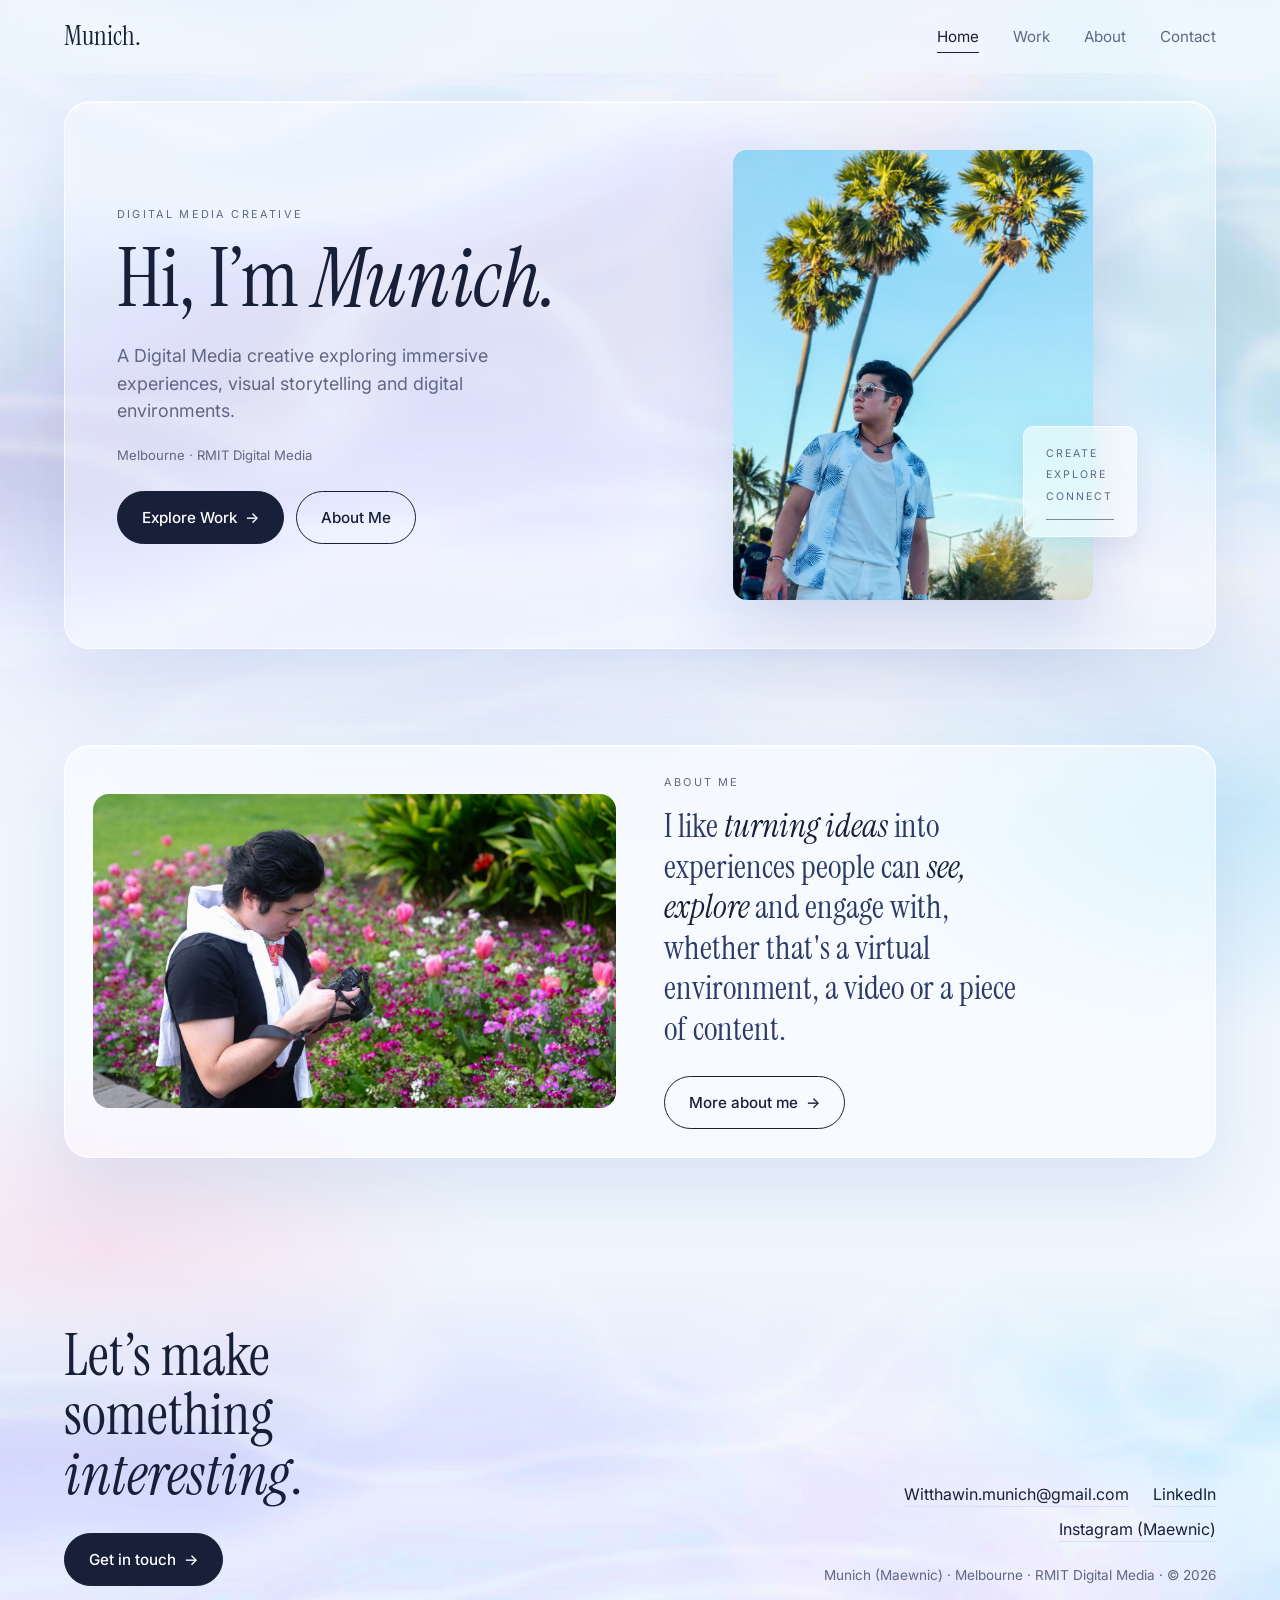
==== index.html @ 18915256 "2.9.0" ====
<!DOCTYPE html>
<html lang="en">
<head>
  <meta charset="utf-8">
  <meta name="viewport" content="width=device-width, initial-scale=1">
  <meta name="description" content="Munich (also known as Maewnic; Witthawin Batsomboon), a Digital Media creative in Melbourne exploring immersive experiences, visual storytelling and digital environments.">
  <meta name="keywords" content="Munich, Maewnic, Witthawin Batsomboon, Digital Media, RMIT, Melbourne, portfolio">
  <title>Munich</title>
  <link rel="preconnect" href="https://fonts.googleapis.com">
  <link rel="preconnect" href="https://fonts.gstatic.com" crossorigin>
  <link href="https://fonts.googleapis.com/css2?family=Inter:wght@400;500&family=Instrument+Serif:ital@0;1&display=swap" rel="stylesheet">
  <link rel="stylesheet" href="css/style.css">
</head>
<body data-page="home">
  <div id="site-header"></div>
  <main class="home">
    <div class="sky" aria-hidden="true"></div>

    <section class="container hero-wrap">
     <div class="hero glass">
      <div class="hero-text">
        <p class="eyebrow reveal">Digital Media creative</p>
        <h1 class="reveal" id="hero-title"></h1>
        <p class="lead reveal" id="hero-intro"></p>
        <p class="hero-loc reveal" id="hero-loc"></p>
        <div class="btn-row reveal">
          <a class="btn" href="work.html">Explore Work <span aria-hidden="true">&rarr;</span></a>
          <a class="btn btn--ghost" href="about.html">About Me</a>
        </div>
      </div>
      <div class="hero-visual reveal" id="hero-visual"></div>
     </div>
    </section>

    <section class="container section">
      <div class="home-about glass">
        <figure class="home-about-photo reveal" id="home-about-photo"></figure>
        <div class="home-about-text reveal">
          <p class="eyebrow">About me</p>
          <p class="home-quote" id="teaser-text"></p>
          <a class="btn btn--ghost" href="about.html">More about me <span aria-hidden="true">&rarr;</span></a>
        </div>
      </div>
    </section>
  </main>
  <div id="site-footer"></div>
  <script src="js/content.js"></script>
  <script src="js/main.js"></script>
</body>
</html>
---- css/style.css ----
/* ==========================================================================
   STYLE FILE
   Colours, fonts and spacing live in the :root block right below.
   Change them there and the whole site follows.
   ========================================================================== */
:root {
  /* colour */
  --bg: #f1f7fe;
  --bg-soft: #e4edfb;
  --ink: #172038;
  --muted: #5f6783;
  --line: #d3e2f6;
  --accent: #3353e3;
  --on-ink: #ffffff;

  /* soft tints used behind projects that don't have an image yet */
  --tint-immersive: #d7e3ff;
  --tint-content: #ffe3d6;
  --tint-visual: #daf3e0;
  --tint-photo: #f7ebd3;

  /* type */
  --font-display: "Instrument Serif", Georgia, "Times New Roman", serif;
  --font-body:
    "Inter", system-ui, -apple-system, "Segoe UI", Roboto, Helvetica, Arial,
    sans-serif;

  /* shape and space */
  --radius: 18px;
  --radius-sm: 10px;
  --max: 1200px;
  --gutter: 24px;
  --section: 96px;
  --ease: cubic-bezier(0.2, 0.7, 0.2, 1);
}

*,
*::before,
*::after {
  box-sizing: border-box;
}
html {
  scroll-behavior: smooth;
  -webkit-text-size-adjust: 100%;
}
body {
  margin: 0;
  background: var(--bg);
  color: var(--ink);
  font-family: var(--font-body);
  font-size: 1rem;
  line-height: 1.65;
  -webkit-font-smoothing: antialiased;
}
body.no-scroll {
  overflow: hidden;
}
img,
iframe,
audio,
video {
  max-width: 100%;
  display: block;
}
a {
  color: inherit;
}
p,
figure {
  margin: 0;
}
ul,
ol {
  list-style: none;
  margin: 0;
  padding: 0;
}
button {
  font: inherit;
  color: inherit;
}
[hidden] {
  display: none !important;
}

h1,
h2,
h3 {
  font-family: var(--font-display);
  font-weight: 400;
  line-height: 1.08;
  margin: 0;
  letter-spacing: -0.005em;
}
h1 em,
h2 em,
.footer-title em {
  font-style: italic;
}
:focus-visible {
  outline: 2px solid var(--accent);
  outline-offset: 3px;
  border-radius: 6px;
}

.container {
  width: 100%;
  max-width: var(--max);
  margin: 0 auto;
  padding-left: var(--gutter);
  padding-right: var(--gutter);
}
.section {
  padding-top: var(--section);
}
.eyebrow {
  font-size: 0.78rem;
  letter-spacing: 0.16em;
  text-transform: uppercase;
  color: var(--muted);
}
.lead {
  font-size: clamp(1.1rem, 2vw, 1.35rem);
  line-height: 1.55;
  color: var(--muted);
}

/* ---------- buttons ---------- */
.btn {
  display: inline-flex;
  align-items: center;
  gap: 8px;
  text-decoration: none;
  cursor: pointer;
  padding: 13px 24px;
  border-radius: 999px;
  border: 1px solid var(--ink);
  background: var(--ink);
  color: var(--on-ink);
  font-size: 0.95rem;
  font-weight: 500;
  transition:
    transform 0.3s var(--ease),
    background 0.25s,
    color 0.25s;
}
.btn:hover {
  transform: translateY(-2px);
}
.btn--ghost {
  background: transparent;
  color: var(--ink);
}
.btn--ghost:hover {
  background: var(--ink);
  color: var(--on-ink);
}
.btn-row {
  display: flex;
  flex-wrap: wrap;
  gap: 12px;
}

/* ---------- header ---------- */
#site-header {
  position: sticky;
  top: 0;
  z-index: 20;
} /* the wrapper must be the sticky one, so the menu stays put while scrolling */
.site-header {
  position: relative;
  z-index: 20;
  background: color-mix(in srgb, var(--bg) 60%, transparent);
  -webkit-backdrop-filter: blur(15px) saturate(1.4);
  backdrop-filter: blur(15px) saturate(1.4);
  border-bottom: 1px solid transparent;
}
.header-row {
  display: flex;
  align-items: center;
  justify-content: space-between;
  height: 72px;
}
.brand {
  font-family: var(--font-display);
  font-size: 1.7rem;
  text-decoration: none;
  line-height: 1;
}
.main-nav ul {
  display: flex;
  gap: 34px;
}
.main-nav a {
  text-decoration: none;
  font-size: 0.95rem;
  color: var(--muted);
  padding: 6px 0;
  border-bottom: 1px solid transparent;
  transition:
    color 0.2s,
    border-color 0.2s;
}
.main-nav a:hover,
.main-nav a[aria-current="page"] {
  color: var(--ink);
  border-color: var(--ink);
}

.nav-toggle {
  display: none;
  background: none;
  border: 0;
  width: 44px;
  height: 44px;
  cursor: pointer;
  position: relative;
}
.nav-toggle span {
  position: absolute;
  left: 11px;
  right: 11px;
  height: 2px;
  background: var(--ink);
  transition:
    transform 0.25s var(--ease),
    top 0.25s var(--ease);
}
.nav-toggle span:first-child {
  top: 17px;
}
.nav-toggle span:last-child {
  top: 25px;
}
.nav-toggle[aria-expanded="true"] span:first-child {
  top: 21px;
  transform: rotate(45deg);
}
.nav-toggle[aria-expanded="true"] span:last-child {
  top: 21px;
  transform: rotate(-45deg);
}

/* ---------- soft placeholder visuals ---------- */
.dream {
  width: 100%;
  height: 100%;
  background:
    radial-gradient(60% 55% at 28% 30%, #d9e4ff 0%, transparent 70%),
    radial-gradient(55% 50% at 78% 72%, #ffe0e7 0%, transparent 70%),
    radial-gradient(60% 60% at 68% 18%, #dff8f2 0%, transparent 72%), #f1f5fe;
  background-size: 140% 140%;
  animation: drift 20s ease-in-out infinite alternate;
}
@keyframes drift {
  from {
    background-position: 0% 0%;
  }
  to {
    background-position: 100% 100%;
  }
}
.tint {
  width: 100%;
  height: 100%;
}
.tint-immersive {
  background:
    radial-gradient(70% 60% at 30% 25%, #eef2ff 0%, transparent 70%),
    var(--tint-immersive);
}
.tint-content {
  background:
    radial-gradient(70% 60% at 30% 25%, #fff3ed 0%, transparent 70%),
    var(--tint-content);
}
.tint-visual {
  background:
    radial-gradient(70% 60% at 30% 25%, #eefbf2 0%, transparent 70%),
    var(--tint-visual);
}
.tint-photo {
  background:
    radial-gradient(70% 60% at 30% 25%, #fef7ea 0%, transparent 70%),
    var(--tint-photo);
}


/* ---------- section heads ---------- */
.section-head {
  display: flex;
  align-items: baseline;
  justify-content: space-between;
  gap: 16px;
  margin-bottom: 36px;
}
.section-head h2 {
  font-size: clamp(2rem, 4.5vw, 3.2rem);
}
.text-link {
  text-decoration: none;
  font-size: 0.95rem;
  border-bottom: 1px solid var(--ink);
  padding-bottom: 2px;
  white-space: nowrap;
}
.text-link:hover {
  color: var(--accent);
  border-color: var(--accent);
}

/* ---------- tiles ---------- */
.tile {
  display: block;
  text-decoration: none;
}
.tile-media {
  position: relative;
  overflow: hidden;
  border-radius: var(--radius);
  background: var(--bg-soft);
}
.tile-media img,
.tile-media .tint {
  width: 100%;
  height: 100%;
  object-fit: cover;
  transition: transform 0.9s var(--ease);
}
.tile:hover .tile-media img,
.tile:hover .tile-media .tint {
  transform: scale(1.035);
}
.tile-body {
  padding: 16px 2px 0;
}
.tile-cat {
  font-size: 0.74rem;
  letter-spacing: 0.14em;
  text-transform: uppercase;
  color: var(--muted);
}
.tile h3 {
  font-size: clamp(1.6rem, 2.6vw, 2.2rem);
  margin-top: 6px;
}
.tile-text {
  margin-top: 8px;
  color: var(--muted);
  font-size: 0.98rem;
  max-width: 34rem;
}
.badge {
  position: absolute;
  top: 14px;
  left: 14px;
  padding: 5px 12px;
  border-radius: 999px;
  background: rgba(255, 255, 255, 0.92);
  color: var(--ink);
  font-size: 0.74rem;
  letter-spacing: 0.04em;
}
.badge--inline {
  position: static;
  display: inline-block;
  margin-left: 10px;
  background: var(--bg-soft);
}


/* home: category list */
.cat-row {
  display: grid;
  grid-template-columns: 56px 1.1fr 1.6fr auto 32px;
  gap: 20px;
  align-items: baseline;
  padding: 26px 0;
  border-top: 1px solid var(--line);
  text-decoration: none;
  transition:
    padding 0.35s var(--ease),
    background 0.25s;
}
.cat-row:last-child {
  border-bottom: 1px solid var(--line);
}
.cat-row:hover {
  padding-left: 12px;
}
.cat-num {
  font-size: 0.8rem;
  color: var(--muted);
  letter-spacing: 0.1em;
}
.cat-name {
  font-family: var(--font-display);
  font-size: clamp(1.6rem, 3vw, 2.3rem);
  line-height: 1.1;
}
.cat-blurb {
  color: var(--muted);
}
.cat-count {
  font-size: 0.85rem;
  color: var(--muted);
  white-space: nowrap;
}
.cat-arrow {
  text-align: right;
  transition: transform 0.3s var(--ease);
}
.cat-row:hover .cat-arrow {
  transform: translateX(6px);
}


/* ---------- page heads ---------- */
.page-head {
  padding-top: 64px;
  padding-bottom: 40px;
}
.page-head h1 {
  font-size: clamp(3rem, 8vw, 5.6rem);
  margin-top: 14px;
}
.page-head .lead {
  margin-top: 18px;
  max-width: 36rem;
}

/* ---------- work ---------- */
.chips {
  display: flex;
  flex-wrap: wrap;
  gap: 10px;
  padding-bottom: 40px;
}
.chip {
  cursor: pointer;
  padding: 9px 18px;
  border-radius: 999px;
  border: 1px solid var(--line);
  background: transparent;
  font-size: 0.92rem;
  transition:
    background 0.2s,
    color 0.2s,
    border-color 0.2s;
}
.chip span {
  color: var(--muted);
  font-size: 0.8rem;
  margin-left: 4px;
}
.chip:hover {
  border-color: var(--ink);
}
.chip[aria-pressed="true"] {
  background: var(--ink);
  color: var(--on-ink);
  border-color: var(--ink);
}
.chip[aria-pressed="true"] span {
  color: rgba(255, 255, 255, 0.7);
}

.work-grid {
  display: grid;
  grid-template-columns: repeat(12, 1fr);
  grid-auto-flow: dense;
  gap: 56px 28px;
  padding-bottom: var(--section);
}
.tile--l {
  grid-column: span 8;
}
.tile--m {
  grid-column: span 4;
}
.tile--s {
  grid-column: span 4;
}
.tile--w {
  grid-column: span 6;
}
.tile--l .tile-media {
  aspect-ratio: 16 / 10;
}
.tile--m .tile-media {
  aspect-ratio: 4 / 5;
}
.tile--s .tile-media {
  aspect-ratio: 1 / 1;
}
.tile--w .tile-media {
  aspect-ratio: 2 / 1;
}
.work-grid .tile:not([hidden]) {
  animation: tileIn 0.6s var(--ease) both;
}
@keyframes tileIn {
  from {
    opacity: 0;
    transform: translateY(14px);
  }
  to {
    opacity: 1;
    transform: none;
  }
}

/* ---------- project page (adapts to whatever content exists) ---------- */
.project-head {
  padding-top: 48px;
  padding-bottom: 8px;
}
.crumb {
  display: inline-block;
  text-decoration: none;
  font-size: 0.9rem;
  color: var(--muted);
  margin-bottom: 28px;
}
.crumb:hover {
  color: var(--ink);
}
.project-head h1 {
  font-size: clamp(3rem, 8.5vw, 6rem);
  margin: 14px 0 22px;
  line-height: 1;
}
.project-head .lead {
  max-width: 44rem;
}

.meta {
  display: grid;
  grid-template-columns: repeat(auto-fit, minmax(190px, 1fr));
  gap: 24px 32px;
  margin: 40px 0 0;
  padding: 28px 0;
  border-top: 1px solid var(--line);
  border-bottom: 1px solid var(--line);
}
.meta dt {
  font-size: 0.74rem;
  letter-spacing: 0.14em;
  text-transform: uppercase;
  color: var(--muted);
}
.meta dd {
  margin: 6px 0 0;
}

.project-hero {
  margin-top: 48px;
}
.media {
  width: 100%;
}
.media-image img,
.project-hero img {
  width: 100%;
  height: auto;
  border-radius: var(--radius);
  background: var(--bg-soft);
}
.media-image figcaption,
.gallery figcaption {
  margin-top: 8px;
  font-size: 0.88rem;
  color: var(--muted);
}
.media-video {
  aspect-ratio: 16 / 9;
  border-radius: var(--radius);
  overflow: hidden;
  background: var(--bg-soft);
}
.media-video iframe {
  width: 100%;
  height: 100%;
  border: 0;
}
.media-video.vertical {
  aspect-ratio: 9 / 16;
  max-width: 340px;
  margin: 0 auto;
}
/* click-to-load live page (Scroll to Space, Study Music Player) */
.embed-frame {
  position: relative;
  aspect-ratio: 16 / 10;
  border-radius: var(--radius);
  overflow: hidden;
  background: var(--bg-soft);
}
.embed-frame .embed-poster {
  width: 100%;
  height: 100%;
  object-fit: cover;
  display: block;
  border-radius: 0;
}
.embed-frame iframe {
  position: absolute;
  inset: 0;
  width: 100%;
  height: 100%;
  border: 0;
  background: #ffffff;
}
.embed-start {
  position: absolute;
  inset: 0;
  display: flex;
  align-items: center;
  justify-content: center;
  border: 0;
  cursor: pointer;
  background: linear-gradient(
    to top,
    rgba(19, 30, 60, 0.42),
    rgba(19, 30, 60, 0.06)
  );
  font-family: var(--font-body);
}
.embed-start span {
  display: inline-flex;
  align-items: center;
  gap: 10px;
  padding: 13px 26px;
  border-radius: 999px;
  background: rgba(255, 255, 255, 0.94);
  color: var(--ink);
  font-size: 1rem;
  font-weight: 600;
  transition: transform 0.3s var(--ease);
}
.embed-start span::before {
  content: "";
  border-left: 11px solid var(--ink);
  border-top: 7px solid transparent;
  border-bottom: 7px solid transparent;
}
.embed-start:hover span,
.embed-start:focus-visible span {
  transform: scale(1.05);
}
.tile-media.is-contain img {
  object-fit: contain;
  padding: 9%;
}
.tile-media.is-fit img {
  object-fit: contain;
  padding: 0;
}
.media-audio iframe {
  width: 100%;
  height: 166px;
  border: 0;
  border-radius: var(--radius-sm);
}
.media-audio-file audio {
  width: 100%;
}
.media-instagram {
  display: flex;
  justify-content: center;
  border-radius: var(--radius);
  overflow: hidden;
}
.media-instagram .instagram-media {
  max-width: 100% !important;
  min-width: 0 !important;
  margin: 0 !important;
  border-radius: var(--radius) !important;
}

.media-group.is-stack {
  display: grid;
  gap: 24px;
}
.media-group.is-row {
  display: grid;
  grid-template-columns: repeat(auto-fit, minmax(220px, 1fr));
  gap: 24px;
  align-items: start;
}
.media-group.is-row .media-video.vertical {
  max-width: none;
  width: 100%;
}

.head-links {
  margin-top: 26px;
}

/* highlight reels */
.hl {
  padding-top: 72px;
}
.hl-stage {
  display: grid;
  grid-template-columns: minmax(0, 1.7fr) minmax(0, 1fr);
  gap: 28px;
  align-items: start;
}
.hl-player {
  width: 100%;
  aspect-ratio: 16 / 9;
  border-radius: var(--radius);
  overflow: hidden;
  background: var(--ink);
}
.hl-player.vertical {
  aspect-ratio: 9 / 16;
  max-width: 340px;
  justify-self: center;
}
.hl-player iframe,
.hl-player video {
  width: 100%;
  height: 100%;
  border: 0;
  display: block;
  background: #000000;
}
.hl-list {
  display: grid;
  gap: 8px;
}
.hl-item {
  width: 100%;
  display: flex;
  align-items: center;
  gap: 14px;
  text-align: left;
  cursor: pointer;
  padding: 14px 16px;
  border: 1px solid var(--line);
  border-radius: var(--radius-sm);
  background: transparent;
  transition:
    background 0.2s,
    color 0.2s,
    border-color 0.2s;
}
.hl-item:hover {
  border-color: var(--ink);
}
.hl-item[aria-current="true"] {
  background: var(--ink);
  color: var(--on-ink);
  border-color: var(--ink);
}
.hl-num {
  font-family: var(--font-display);
  font-size: 1.4rem;
  line-height: 1;
  min-width: 1.2em;
}

/* tabs of videos */
.ptabs {
  padding-top: 72px;
}
.tabbar {
  display: flex;
  flex-wrap: wrap;
  gap: 10px;
  margin-bottom: 28px;
}
.chip[aria-selected="true"] {
  background: var(--ink);
  color: var(--on-ink);
  border-color: var(--ink);
}
.chip[aria-selected="true"] span {
  color: rgba(255, 255, 255, 0.7);
}
.tab-text {
  margin-bottom: 24px;
}

.psec {
  padding-top: 72px;
}
.psec-grid {
  display: grid;
  grid-template-columns: minmax(0, 1fr) minmax(0, 2fr);
  gap: 32px 56px;
  margin-bottom: 32px;
}
.psec h2 {
  font-size: clamp(1.9rem, 3.5vw, 2.6rem);
}
.psec-text p + p {
  margin-top: 1em;
}
.psec-text {
  max-width: 40rem;
  color: var(--muted);
}
.psec-solo {
  margin-bottom: 32px;
}

.pgallery {
  padding-top: 72px;
}
.gallery--grid {
  display: grid;
  grid-template-columns: repeat(auto-fill, minmax(min(100%, 340px), 1fr));
  gap: 20px;
}
.gallery--grid img {
  width: 100%;
  aspect-ratio: 4 / 3;
  object-fit: cover;
}
.gallery--masonry {
  column-count: 3;
  column-gap: 20px;
}
.gallery--masonry figure {
  break-inside: avoid;
  margin: 0 0 20px;
}
.gallery--masonry img {
  width: 100%;
  height: auto;
}
.gallery img {
  border-radius: var(--radius-sm);
  cursor: zoom-in;
  background: var(--bg-soft);
}
.gallery figure {
  margin: 0;
}
.media-image img {
  cursor: zoom-in;
}

.plinks {
  padding-top: 40px;
  display: flex;
  flex-wrap: wrap;
  gap: 12px;
}
.pnav {
  display: flex;
  flex-wrap: wrap;
  justify-content: space-between;
  align-items: center;
  gap: 24px;
  margin-top: 88px;
  padding-top: 32px;
  padding-bottom: 8px;
  border-top: 1px solid var(--line);
}
.pnav-next {
  text-decoration: none;
  text-align: right;
}
.pnav-next span {
  display: block;
  font-size: 0.74rem;
  letter-spacing: 0.14em;
  text-transform: uppercase;
  color: var(--muted);
}
.pnav-next strong {
  font-family: var(--font-display);
  font-weight: 400;
  font-size: clamp(1.6rem, 3vw, 2.2rem);
}
.pnav-next:hover strong {
  color: var(--accent);
}

/* ---------- about ---------- */
.about {
  display: grid;
  grid-template-columns: minmax(0, 380px) 1fr;
  gap: 64px;
  align-items: start;
  padding-bottom: 8px;
}
.about-photo {
  aspect-ratio: 4 / 5;
  border-radius: var(--radius);
  overflow: hidden;
  background: var(--bg-soft);
}
.about-photo img {
  width: 100%;
  height: 100%;
  object-fit: cover;
}
.about-text p {
  max-width: 38rem;
  color: var(--muted);
}
.about-text p + p {
  margin-top: 1.1em;
}
.about-text .lead {
  color: var(--ink);
  font-family: var(--font-display);
  font-size: clamp(1.8rem, 3.6vw, 2.6rem);
  line-height: 1.2;
}
.facts {
  margin-top: 32px;
  display: grid;
  gap: 4px;
  font-size: 0.95rem;
  color: var(--muted);
}
.block-title {
  font-size: clamp(2rem, 4.5vw, 3.2rem);
  margin-bottom: 32px;
}
.exp {
  display: grid;
  grid-template-columns: 200px 1fr;
  gap: 24px;
  padding: 26px 0;
  border-top: 1px solid var(--line);
}
.exp:last-child {
  border-bottom: 1px solid var(--line);
}
.exp-when {
  font-size: 0.9rem;
  color: var(--muted);
}
.exp h3 {
  font-size: clamp(1.4rem, 2.4vw, 1.8rem);
}
.exp-org {
  color: var(--accent);
  margin: 4px 0 8px;
  font-size: 0.95rem;
}
.exp p:last-child {
  color: var(--muted);
  max-width: 40rem;
}
.skills {
  display: grid;
  grid-template-columns: repeat(auto-fit, minmax(240px, 1fr));
  gap: 40px 32px;
}
.skill-group h3 {
  font-size: 1.5rem;
  margin-bottom: 14px;
}
.skill-group li {
  padding: 7px 0;
  border-top: 1px solid var(--line);
  color: var(--muted);
  font-size: 0.95rem;
}
.tools {
  margin-top: 56px;
}
.tools h3 {
  font-size: 1.5rem;
  margin-bottom: 14px;
}
.chips-static {
  display: flex;
  flex-wrap: wrap;
  gap: 8px;
}
.chips-static li {
  padding: 6px 14px;
  border: 1px solid var(--line);
  border-radius: 999px;
  font-size: 0.9rem;
}

/* ---------- contact ---------- */
.contact-list li {
  display: grid;
  grid-template-columns: 160px 1fr;
  gap: 24px;
  align-items: baseline;
  padding: 24px 0;
  border-top: 1px solid var(--line);
}
.contact-list li:last-child {
  border-bottom: 1px solid var(--line);
}
.contact-list span {
  font-size: 0.78rem;
  letter-spacing: 0.14em;
  text-transform: uppercase;
  color: var(--muted);
}
.contact-list a {
  font-family: var(--font-display);
  font-size: clamp(1.6rem, 3.6vw, 2.6rem);
  text-decoration: none;
}
.contact-list a i {
  font-style: normal;
  display: inline-block;
  transition: transform 0.3s var(--ease);
}
.contact-list a:hover {
  color: var(--accent);
}
.contact-list a:hover i {
  transform: translateX(6px);
}

/* ---------- footer ---------- */
.site-footer {
  margin-top: var(--section);
  padding: 72px 0 40px;
  border-top: 1px solid var(--line);
  background: var(--bg-soft);
}
.footer-grid {
  display: grid;
  grid-template-columns: 1.3fr 1fr;
  gap: 40px;
  align-items: end;
}
.footer-title {
  font-family: var(--font-display);
  font-size: clamp(2.4rem, 6vw, 4.4rem);
  line-height: 1.04;
  margin-bottom: 28px;
  max-width: 14ch;
}
.footer-side {
  display: grid;
  gap: 22px;
  justify-items: end;
  text-align: right;
}
.footer-links {
  display: flex;
  flex-wrap: wrap;
  justify-content: flex-end;
  gap: 8px 24px;
}
.footer-links a {
  text-decoration: none;
  border-bottom: 1px solid var(--line);
  padding-bottom: 2px;
}
.footer-links a:hover {
  border-color: var(--ink);
}
.footer-note {
  font-size: 0.85rem;
  color: var(--muted);
}

/* ---------- lightbox ---------- */
.lightbox {
  position: fixed;
  inset: 0;
  z-index: 50;
  display: flex;
  align-items: center;
  justify-content: center;
  padding: 24px;
  background: rgba(13, 20, 45, 0.9);
  cursor: zoom-out;
}
.lightbox img {
  max-width: 100%;
  max-height: 100%;
  border-radius: var(--radius-sm);
}
.lightbox button {
  position: absolute;
  top: 14px;
  right: 18px;
  width: 44px;
  height: 44px;
  border: 0;
  border-radius: 50%;
  background: rgba(255, 255, 255, 0.14);
  color: #ffffff;
  font-size: 1.8rem;
  line-height: 1;
  cursor: pointer;
}

/* ---------- motion (only when JS is on and motion is allowed) ---------- */
.anim .reveal {
  opacity: 0;
  transform: translateY(20px);
  transition:
    opacity 0.8s var(--ease),
    transform 0.8s var(--ease);
}
.anim .reveal.in {
  opacity: 1;
  transform: none;
}
body {
  animation: pageIn 0.6s var(--ease) backwards;
} /* not "both": a lingering animation on body stops the header blur from working */
@keyframes pageIn {
  from {
    opacity: 0;
  }
  to {
    opacity: 1;
  }
}
@media (prefers-reduced-motion: reduce) {
  html {
    scroll-behavior: auto;
  }
  *,
  *::before,
  *::after {
    animation: none !important;
    transition: none !important;
  }
}

/* ---------- tablet ---------- */
@media (max-width: 960px) {
  :root {
    --section: 72px;
  }
  .cat-row {
    grid-template-columns: 40px 1fr 32px;
  }
  .cat-blurb,
  .cat-count {
    grid-column: 2;
  }
  .cat-arrow {
    grid-column: 3;
    grid-row: 1;
  }
  .work-grid {
    gap: 44px 20px;
  }
  .tile--l {
    grid-column: span 12;
  }
  .tile--m,
  .tile--s,
  .tile--w {
    grid-column: span 6;
  }
  .about {
    grid-template-columns: 1fr;
    gap: 36px;
  }
  .about-photo {
    max-width: 360px;
  }
  .psec-grid {
    grid-template-columns: 1fr;
    gap: 14px;
  }
  .hl-stage {
    grid-template-columns: 1fr;
  }
  .gallery--masonry {
    column-count: 2;
  }
  .footer-grid {
    grid-template-columns: 1fr;
  }
  .footer-side {
    justify-items: start;
    text-align: left;
  }
  .footer-links {
    justify-content: flex-start;
  }
}

/* ---------- phone ---------- */
@media (max-width: 640px) {
  :root {
    --gutter: 18px;
    --section: 56px;
  }
  .header-row {
    height: 64px;
  }
  .nav-toggle {
    display: block;
  }
  .main-nav {
    position: absolute;
    top: 64px;
    left: 0;
    right: 0;
    background: var(--bg);
    border-bottom: 1px solid var(--line);
    max-height: 0;
    overflow: hidden;
    visibility: hidden;
    transition:
      max-height 0.3s var(--ease),
      visibility 0.3s;
  }
  .main-nav.open {
    max-height: 340px;
    visibility: visible;
  }
  .main-nav ul {
    flex-direction: column;
    gap: 0;
    padding: 6px var(--gutter) 16px;
  }
  .main-nav a {
    display: block;
    padding: 15px 0;
    font-size: 1.1rem;
    border-bottom: 1px solid var(--line);
  }
  .tile--m,
  .tile--s,
  .tile--w {
    grid-column: span 12;
  }
  .tile--m .tile-media,
  .tile--s .tile-media {
    aspect-ratio: 4 / 3;
  }
  .tile--l .tile-media {
    aspect-ratio: 4 / 3;
  }
  .cat-row {
    grid-template-columns: 32px 1fr 24px;
    gap: 8px 12px;
    padding: 20px 0;
  }
  .exp {
    grid-template-columns: 1fr;
    gap: 6px;
  }
  .contact-list li {
    grid-template-columns: 1fr;
    gap: 4px;
  }
  .gallery--masonry {
    column-count: 1;
  }
  .media-video.vertical {
    max-width: 300px;
  }
  .embed-frame {
    aspect-ratio: 3 / 4;
  }
  .media-group.is-row {
    display: flex;
    overflow-x: auto;
    scroll-snap-type: x mandatory;
    gap: 14px;
    padding-bottom: 8px;
    -webkit-overflow-scrolling: touch;
  }
  .media-group.is-row > .media {
    flex: 0 0 72%;
    scroll-snap-align: start;
  }
  .pnav {
    flex-direction: column;
    align-items: flex-start;
  }
  .pnav-next {
    text-align: left;
  }
  .meta {
    grid-template-columns: 1fr 1fr;
  }
}

/* ---------- highlight reels carousel (Instagram) ---------- */
/* big reel in the middle, faded neighbours peeking in on both sides */
.hl--reels {
  --reel-w: 390px;
}
.reel-carousel {
  display: grid;
  grid-template-columns: minmax(0, 1fr) var(--reel-w) minmax(0, 1fr);
  justify-content: center;
  align-items: center;
  gap: 28px;
  margin-top: 64px;
}
.reel-frame {
  position: relative;
  width: var(--reel-w);
}
.reel-label {
  position: absolute;
  top: -42px;
  left: 0;
  padding: 6px 16px;
  border-radius: 999px;
  background: var(--ink);
  color: var(--on-ink, #ffffff);
  font-size: 0.76rem;
  letter-spacing: 0.14em;
  text-transform: uppercase;
}
.reel-slot {
  width: calc(var(--reel-w) / 1.15);
  zoom: 1.15;
  min-height: 560px;
  border-radius: var(--radius);
  overflow: hidden;
}
.reel-slot .media-instagram {
  display: block;
  border-radius: var(--radius);
}
.reel-slot .instagram-media {
  width: 100% !important;
  min-width: 0 !important;
}
.reel-slot .media-video {
  border-radius: 0;
}
.reel-side {
  width: 100%;
  max-width: 250px;
  height: 470px;
  display: flex;
  flex-direction: column;
  justify-content: center;
  align-items: center;
  gap: 14px;
  padding: 0;
  border: 0;
  border-radius: var(--radius);
  background: var(--bg-soft);
  color: var(--ink);
  font: inherit;
  cursor: pointer;
  opacity: 0.85;
  transition: opacity 0.25s, transform 0.25s var(--ease);
}
.reel-prev {
  justify-self: end;
  -webkit-mask-image: linear-gradient(to right, transparent, #000000 75%);
  mask-image: linear-gradient(to right, transparent, #000000 75%);
}
.reel-next {
  justify-self: start;
  -webkit-mask-image: linear-gradient(to left, transparent, #000000 75%);
  mask-image: linear-gradient(to left, transparent, #000000 75%);
}
.reel-side:hover,
.reel-side:focus-visible {
  opacity: 1;
}
.reel-side-arrow {
  display: grid;
  place-items: center;
  width: 52px;
  height: 52px;
  border-radius: 50%;
  border: 1px solid var(--line);
  background: var(--bg);
  font-size: 1.4rem;
  line-height: 1;
  transition: background 0.25s, color 0.25s;
}
.reel-side:hover .reel-side-arrow,
.reel-side:focus-visible .reel-side-arrow {
  background: var(--ink);
  color: var(--on-ink, #ffffff);
}
.reel-side-kind {
  font-size: 0.74rem;
  letter-spacing: 0.14em;
  text-transform: uppercase;
  color: var(--muted);
}
.reel-foot {
  width: var(--reel-w);
  max-width: 100%;
  margin: 22px auto 0;
}
.reel-nav {
  display: flex;
  justify-content: center;
  align-items: center;
  gap: 18px;
  margin-top: 0;
  font-size: 0.9rem;
  color: var(--muted);
}
.reel-dots {
  display: inline-flex;
  gap: 10px;
}
.reel-dot {
  width: 10px;
  height: 10px;
  padding: 0;
  border: 0;
  border-radius: 50%;
  background: var(--line);
  cursor: pointer;
}
.reel-dot[aria-current="true"] {
  background: var(--ink);
}

/* lazy Instagram embeds in the tabs, and the "Show more" button */
.ig-skeleton {
  width: 100%;
  min-height: 420px;
  border-radius: var(--radius);
  background: var(--bg-soft);
}
.more-wrap {
  margin-top: 28px;
  text-align: center;
}
.more-btn span {
  color: var(--muted);
  margin-left: 4px;
}
.more-btn:hover span {
  color: inherit;
}
/* reels in a row: bigger than before (about 3 across on desktop) */
.media-group.is-row {
  grid-template-columns: repeat(auto-fit, minmax(300px, 1fr));
}

/* tablets: no zoom, smaller frame */
@media (max-width: 1000px) {
  .hl--reels {
    --reel-w: 400px;
  }
  .reel-carousel {
    gap: 16px;
  }
  .reel-slot {
    width: 100%;
    zoom: 1;
  }
  .reel-side {
    height: 380px;
  }
}

/* phones: the reel first, the two arrows in a row underneath it */
@media (max-width: 700px) {
  .reel-carousel {
    grid-template-columns: 1fr 1fr;
    gap: 14px;
    margin-top: 32px;
  }
  .reel-frame {
    grid-column: 1 / -1;
    grid-row: 1;
    margin-top: 46px; /* room for the RECAP / PROMO label that sits above the reel */
    width: 100%;
  }
  .reel-foot {
    width: 100%;
  }
  .reel-slot {
    width: 100%;
    min-height: 480px;
  }
  .reel-carousel {
    align-items: start;
  }
  .reel-side {
    max-width: none;
    height: 48px;
    flex-direction: row;
    border-radius: 999px;
    opacity: 1;
    -webkit-mask-image: none;
    mask-image: none;
  }
  .reel-side-kind {
    display: none;
  }
  .reel-side-arrow {
    width: auto;
    height: auto;
    border: 0;
    background: none;
  }
  .reel-prev {
    grid-row: 2;
    grid-column: 1;
    justify-self: stretch;
  }
  .reel-next {
    grid-row: 2;
    grid-column: 2;
    justify-self: stretch;
  }
}

/* ==========================================================================
   HOME PAGE: soft, dreamy look (hero, skills, selected work, about, footer)
   ========================================================================== */
:root {
  --glass: rgba(255, 255, 255, 0.55);
  --glass-line: rgba(255, 255, 255, 0.7);
  --sky-1: #d6e7ff;
  --sky-2: #bcd7f9;
}

/* the soft blue wash behind the top of the page */
.home,
.has-sky {
  position: relative;
  isolation: isolate;
  overflow-x: clip;
}
.sky {
  position: absolute;
  inset: 0 0 auto 0;
  height: 980px;
  z-index: -1;
  pointer-events: none;
  overflow: hidden;
  -webkit-mask-image: linear-gradient(#000000 55%, transparent);
  mask-image: linear-gradient(#000000 55%, transparent);
}
/* silky pastel water ripples (assets/bg-waves.jpg), drifting very slowly */
.sky::before {
  content: "";
  position: absolute;
  inset: -3% -3% 0;
  background: #ddeafc url("../assets/bg-waves-top.jpg") center top / cover no-repeat;
  animation: skyDrift 60s ease-in-out infinite alternate;
  will-change: transform;
}
@keyframes skyDrift {
  from {
    transform: translate3d(0, 0, 0) scale(1);
  }
  to {
    transform: translate3d(-2%, 1.5%, 0) scale(1.06);
  }
}
@media (prefers-reduced-motion: reduce) {
  .sky::before {
    animation: none;
  }
}
.sky-arc {
  position: absolute;
  right: -260px;
  top: 640px;
  width: 720px;
  height: 720px;
  border-radius: 50%;
  border: 70px solid rgba(172, 204, 254, 0.28);
  filter: blur(28px);
}

.kicker {
  display: inline-flex;
  align-items: center;
  gap: 12px;
  margin-bottom: 14px;
  font-size: 0.7rem;
  letter-spacing: 0.18em;
  text-transform: uppercase;
  color: var(--muted);
}
.kicker::before {
  content: "";
  width: 24px;
  height: 1px;
  background: currentColor;
}
.home .section-head {
  align-items: flex-end;
  margin-bottom: 28px;
}
.home .section-head h2 {
  font-size: clamp(1.9rem, 3.6vw, 2.7rem);
}
.text-link--arrow {
  border-bottom: 0;
  font-size: 0.82rem;
  color: var(--muted);
  padding-bottom: 6px;
}
.text-link--arrow span {
  display: inline-block;
  transition: transform 0.3s var(--ease);
}
.text-link--arrow:hover span {
  transform: translateX(5px);
}
.btn span {
  transition: transform 0.3s var(--ease);
}
.btn:hover span {
  transform: translateX(4px);
}

/* ---------- hero ---------- */
.hero {
  display: grid;
  grid-template-columns: 1fr 1fr;
  gap: 40px;
  align-items: center;
  padding-top: 40px;
  padding-bottom: 32px;
  min-height: min(74vh, 640px);
}
.hero .eyebrow {
  font-size: 0.68rem;
  letter-spacing: 0.2em;
}
.hero h1 {
  font-size: clamp(3.1rem, 6.4vw, 5.4rem);
  margin: 14px 0 22px;
  line-height: 1;
}
.hero .lead {
  max-width: 26rem;
  font-size: clamp(1rem, 1.5vw, 1.12rem);
}
.hero-loc {
  margin: 20px 0 24px;
  font-size: 0.82rem;
  color: var(--muted);
}
.hero-visual {
  position: relative;
  width: min(100%, 400px);
  justify-self: center;
}
.hero-photo {
  position: relative;
  aspect-ratio: 10 / 11;
  border-radius: 14px;
  overflow: hidden;
  background: var(--bg-soft);
  box-shadow: 0 30px 70px rgba(43, 87, 166, 0.18);
}
.hero-photo img {
  width: 100%;
  height: 100%;
  object-fit: cover;
  object-position: 50% 40%;
}
.hero-tag {
  position: absolute;
  right: -76px;
  bottom: 14%;
  display: grid;
  gap: 4px;
  padding: 18px 22px 16px;
  border-radius: 10px;
  background: var(--glass);
  border: 1px solid var(--glass-line);
  -webkit-backdrop-filter: blur(16px);
  backdrop-filter: blur(16px);
  font-size: 0.66rem;
  letter-spacing: 0.2em;
  text-transform: uppercase;
  color: var(--muted);
  box-shadow: 0 10px 30px rgba(43, 87, 166, 0.1);
}
.hero-tag::after {
  content: "";
  margin-top: 10px;
  height: 1px;
  width: 100%;
  background: var(--ink);
  opacity: 0.5;
}

/* ---------- skills (home) ---------- */
.hs-grid {
  display: grid;
  grid-template-columns: repeat(4, 1fr);
  gap: 18px;
}
.hs-card {
  padding: 24px 22px 22px;
  border-radius: 14px;
  background: var(--glass);
  border: 1px solid var(--glass-line);
  box-shadow:
    0 1px 0 rgba(255, 255, 255, 0.7) inset,
    0 14px 40px rgba(43, 87, 166, 0.06);
  -webkit-backdrop-filter: blur(10px);
  backdrop-filter: blur(10px);
  transition:
    transform 0.4s var(--ease),
    box-shadow 0.4s var(--ease);
}
.hs-card:hover {
  transform: translateY(-4px);
  box-shadow:
    0 1px 0 rgba(255, 255, 255, 0.7) inset,
    0 20px 46px rgba(43, 87, 166, 0.12);
}
.hs-num {
  font-size: 0.7rem;
  letter-spacing: 0.14em;
  color: var(--muted);
}
.hs-card h3 {
  font-size: 1.5rem;
  margin: 10px 0 14px;
  line-height: 1.12;
}
.hs-card li {
  padding: 7px 0;
  border-top: 1px solid var(--line);
  font-size: 0.86rem;
  color: var(--muted);
}

/* ---------- selected work (home) ---------- */
.feat {
  display: grid;
  gap: 26px;
}
.feat a {
  text-decoration: none;
}
.feat-main {
  position: relative;
  display: block;
}
.feat-main .feat-media {
  aspect-ratio: 5 / 2;
  border-radius: 14px;
}
.feat-media {
  position: relative;
  overflow: hidden;
  background: var(--bg-soft);
}
.feat-media img,
.feat-media .tint {
  width: 100%;
  height: 100%;
  object-fit: cover;
  transition: transform 0.9s var(--ease);
}
.feat-main:hover .feat-media img,
.feat-tile:hover .feat-media img {
  transform: scale(1.035);
}
.feat-media.is-contain img {
  object-fit: contain;
  padding: 9%;
}
.feat-media.is-fit img {
  object-fit: contain;
  padding: 0;
}
.feat-card {
  position: absolute;
  right: -18px;
  bottom: 26px;
  width: min(42%, 400px);
  padding: 24px 26px 22px;
  border-radius: 14px;
  background: rgba(255, 255, 255, 0.66);
  border: 1px solid var(--glass-line);
  -webkit-backdrop-filter: blur(20px) saturate(1.2);
  backdrop-filter: blur(20px) saturate(1.2);
  box-shadow: 0 18px 50px rgba(18, 52, 122, 0.18);
}
.feat-cat {
  font-size: 0.66rem;
  letter-spacing: 0.16em;
  text-transform: uppercase;
  color: var(--muted);
}
.feat-card h3 {
  font-size: clamp(1.7rem, 2.6vw, 2.1rem);
  margin: 8px 0 8px;
}
.feat-text {
  font-size: 0.9rem;
  color: var(--muted);
  line-height: 1.55;
}
.feat-tags {
  margin-top: 8px;
  font-size: 0.76rem;
  color: var(--muted);
}
.feat-link {
  display: inline-block;
  margin-top: 16px;
  font-size: 0.8rem;
}
.feat-link span {
  display: inline-block;
  transition: transform 0.3s var(--ease);
}
.feat-main:hover .feat-link span {
  transform: translateX(5px);
}
.feat-row {
  display: grid;
  grid-template-columns: repeat(3, 1fr);
  gap: 24px;
}
.feat-tile {
  display: block;
}
.feat-tile .feat-media {
  aspect-ratio: 16 / 9;
  border-radius: 10px;
  margin-bottom: 14px;
}
.feat-tile h3 {
  font-size: 1.45rem;
  margin-top: 4px;
}
.feat-tile .feat-tags {
  margin-top: 4px;
}

/* ---------- area list (home) ---------- */
.home .cat-row {
  padding: 22px 0;
  grid-template-columns: 44px 1fr 1.5fr auto 28px;
}
.home .cat-name {
  font-size: clamp(1.35rem, 2.2vw, 1.7rem);
}
.home .cat-blurb,
.home .cat-count {
  font-size: 0.8rem;
}

/* ---------- about (home) ---------- */
.home-about {
  display: grid;
  grid-template-columns: 1fr 1fr;
  gap: 64px;
  align-items: center;
}
.home-about-photo {
  position: relative;
  aspect-ratio: 5 / 3;
  border-radius: 14px;
  overflow: hidden;
  background: var(--bg-soft);
  box-shadow: 0 24px 60px rgba(43, 87, 166, 0.14);
}
.home-about-photo img {
  width: 100%;
  height: 100%;
  object-fit: cover;
  object-position: 40% 30%;
}
.home-about-text .eyebrow {
  font-size: 0.68rem;
  letter-spacing: 0.2em;
}
.home-quote {
  font-family: var(--font-display);
  font-size: clamp(1.5rem, 2.6vw, 2.15rem);
  line-height: 1.22;
  color: #2c3a67;
  margin: 14px 0 26px;
  max-width: 24ch;
}
.home-quote em {
  font-style: italic;
  color: var(--ink);
}

/* ---------- footer (all pages): sky-blue wash ---------- */
.site-footer {
  border-top: 0;
  background:
    linear-gradient(180deg, var(--bg) 0%, rgba(241, 247, 254, 0.4) 40%, rgba(241, 247, 254, 0.05) 100%),
    #ddeafc url("../assets/bg-waves.jpg") 70% 70% / cover no-repeat;
}
.footer-title {
  font-size: clamp(2.2rem, 5vw, 3.6rem);
  line-height: 1.04;
}

@media (max-width: 960px) {
  .sky {
    height: 720px;
  }
  .hero {
    grid-template-columns: 1fr;
    gap: 36px;
    min-height: 0;
    padding-top: 28px;
  }
  .hero-visual {
    justify-self: start;
    margin-left: 6px;
    width: min(78%, 380px);
  }
  .hero-tag {
    right: -24px;
  }
  .hs-grid {
    grid-template-columns: repeat(2, 1fr);
  }
  .feat-card {
    right: 16px;
    width: min(56%, 380px);
  }
  .home-about {
    grid-template-columns: 1fr;
    gap: 32px;
  }
  .home .cat-row {
    grid-template-columns: 40px 1fr 28px;
  }
}
@media (max-width: 640px) {
  .hero h1 {
    font-size: clamp(3rem, 15vw, 4.2rem);
  }
  .hero-visual {
    width: 82%;
  }
  .hero-tag {
    right: -14px;
    bottom: 8%;
    padding: 14px 16px 12px;
  }
  .hs-grid {
    grid-template-columns: 1fr 1fr;
    gap: 12px;
  }
  .hs-card {
    padding: 18px 16px 14px;
  }
  .hs-card h3 {
    font-size: 1.25rem;
  }
  .feat-main .feat-media {
    aspect-ratio: 4 / 3;
  }
  .feat-card {
    width: auto;
    margin: -44px 12px 0;
    position: relative;
  }
  .feat-row {
    grid-template-columns: 1fr;
    gap: 32px;
  }
  .home-about-photo {
    aspect-ratio: 4 / 3;
  }
}


/* ==========================================================================
   FROSTED-GLASS THEME (soft blue-grey page, glass panels)
   ========================================================================== */
body {
  background:
    radial-gradient(55% 30% at 92% 46%, #d4e6fe 0%, transparent 70%),
    radial-gradient(50% 30% at 4% 72%, #dbe9fe 0%, transparent 70%), var(--bg);
}
.glass {
  background: rgba(255, 255, 255, 0.46);
  border: 1px solid rgba(255, 255, 255, 0.78);
  border-radius: 26px;
  -webkit-backdrop-filter: blur(22px) saturate(1.25);
  backdrop-filter: blur(22px) saturate(1.25);
  box-shadow:
    0 30px 80px rgba(43, 87, 166, 0.12),
    inset 0 1px 0 rgba(255, 255, 255, 0.85);
}
.hero-wrap {
  padding-top: 28px;
}
.hero.glass {
  min-height: 0;
  padding: 48px 52px;
  gap: 44px;
  /* lighter blur and tint so the waves behind stay visible through the panel */
  background: rgba(255, 255, 255, 0.28);
  -webkit-backdrop-filter: blur(6px) saturate(1.2);
  backdrop-filter: blur(6px) saturate(1.2);
}
.hero-visual {
  width: min(100%, 360px);
}
.hero-photo {
  aspect-ratio: 4 / 5;
}
.hero-photo img {
  object-position: 50% 38%;
}
.hero-tag {
  right: -44px;
}

/* selected work: glass cards with small tags */
.feat-tile.glass {
  padding: 10px 10px 16px;
  border-radius: 20px;
  box-shadow:
    0 18px 50px rgba(43, 87, 166, 0.1),
    inset 0 1px 0 rgba(255, 255, 255, 0.85);
  transition:
    transform 0.4s var(--ease),
    box-shadow 0.4s var(--ease);
}
.feat-tile.glass:hover {
  transform: translateY(-4px);
  box-shadow:
    0 26px 60px rgba(43, 87, 166, 0.16),
    inset 0 1px 0 rgba(255, 255, 255, 0.85);
}
.feat-tile .feat-media {
  border-radius: 14px;
  margin-bottom: 14px;
}
.feat-info {
  padding: 0 8px;
}
.feat-foot {
  display: flex;
  align-items: center;
  justify-content: space-between;
  gap: 10px;
  margin-top: 12px;
}
.mini-tags {
  display: flex;
  flex-wrap: wrap;
  gap: 6px;
}
.mini-tag {
  padding: 4px 11px;
  border-radius: 999px;
  background: rgba(255, 255, 255, 0.7);
  border: 1px solid var(--line);
  font-size: 0.68rem;
  color: var(--muted);
  white-space: nowrap;
}
.feat-arrow {
  transition: transform 0.3s var(--ease);
}
.feat-tile:hover .feat-arrow {
  transform: translateX(5px);
}

/* area list inside one glass panel */
.home #cats {
  padding: 4px 32px;
  border-radius: 24px;
  background: rgba(255, 255, 255, 0.46);
  border: 1px solid rgba(255, 255, 255, 0.78);
  -webkit-backdrop-filter: blur(22px) saturate(1.25);
  backdrop-filter: blur(22px) saturate(1.25);
  box-shadow:
    0 24px 60px rgba(43, 87, 166, 0.1),
    inset 0 1px 0 rgba(255, 255, 255, 0.85);
}
.home #cats .cat-row:first-child {
  border-top: 0;
}
.home #cats .cat-row:last-child {
  border-bottom: 0;
}

/* about (home) inside a glass panel */
.home-about.glass {
  padding: 28px;
  gap: 48px;
}
.home-about-photo {
  border-radius: 16px;
  box-shadow: none;
}
.home-about-text {
  padding-right: 24px;
}

@media (max-width: 960px) {
  .hero.glass {
    padding: 32px 28px;
    gap: 32px;
  }
  .hero-visual {
    width: min(78%, 340px);
    margin-left: 0;
  }
  .hero-tag {
    right: -20px;
  }
  .home-about.glass {
    gap: 28px;
  }
}
@media (max-width: 640px) {
  .hero.glass {
    padding: 26px 20px 30px;
    border-radius: 22px;
  }
  .hero-visual {
    width: 82%;
  }
  .hero-tag {
    right: -12px;
  }
  .home #cats {
    padding: 2px 18px;
  }
  .home-about.glass {
    padding: 16px;
  }
  .home-about-text {
    padding: 0 6px 8px;
  }
}


/* ==========================================================================
   SAME GLASS THEME ON EVERY PAGE (work, project, about, contact)
   ========================================================================== */
.has-sky .sky {
  height: 760px;
}

/* page headers sit in a soft glass panel, like the home hero */
.page-head,
.project-head {
  position: relative;
  isolation: isolate;
  margin-top: 28px;
  padding: 44px calc(var(--gutter) + 44px) 44px;
}
.page-head::before,
.project-head::before {
  content: "";
  position: absolute;
  z-index: -1;
  left: var(--gutter);
  right: var(--gutter);
  top: 0;
  bottom: 0;
  border-radius: 26px;
  background: rgba(255, 255, 255, 0.34);
  border: 1px solid rgba(255, 255, 255, 0.78);
  -webkit-backdrop-filter: blur(8px) saturate(1.2);
  backdrop-filter: blur(8px) saturate(1.2);
  box-shadow:
    0 30px 80px rgba(43, 87, 166, 0.12),
    inset 0 1px 0 rgba(255, 255, 255, 0.85);
}
.page-head h1 {
  margin-top: 12px;
}

/* work: filter chips and project cards */
.chips {
  padding-top: 28px;
}
.chip {
  background: rgba(255, 255, 255, 0.55);
  border-color: rgba(255, 255, 255, 0.85);
  -webkit-backdrop-filter: blur(10px);
  backdrop-filter: blur(10px);
}
.chip[aria-pressed="true"],
.chip[aria-selected="true"] {
  background: var(--ink);
  border-color: var(--ink);
}
.work-grid {
  gap: 28px;
}
.work-grid .tile.glass {
  display: flex;
  flex-direction: column;
  padding: 10px 10px 18px;
  border-radius: 20px;
  box-shadow:
    0 18px 50px rgba(43, 87, 166, 0.1),
    inset 0 1px 0 rgba(255, 255, 255, 0.85);
  transition:
    transform 0.4s var(--ease),
    box-shadow 0.4s var(--ease);
}
.work-grid .tile.glass:hover {
  transform: translateY(-4px);
  box-shadow:
    0 26px 60px rgba(43, 87, 166, 0.16),
    inset 0 1px 0 rgba(255, 255, 255, 0.85);
}
.tile.glass .tile-media {
  border-radius: 14px;
}
.tile.glass .tile-body {
  display: flex;
  flex: 1;
  flex-direction: column;
  padding: 16px 10px 0;
}
.tile.glass h3 {
  font-size: clamp(1.4rem, 2.2vw, 1.8rem);
}
.tile.glass .feat-foot {
  margin-top: auto;
  padding-top: 14px;
}
.tile.glass:hover .feat-arrow {
  transform: translateX(5px);
}

/* project page: details strip */
.meta {
  padding: 28px 36px;
  border: 1px solid rgba(255, 255, 255, 0.78);
  border-radius: 22px;
  background: rgba(255, 255, 255, 0.46);
  -webkit-backdrop-filter: blur(16px) saturate(1.2);
  backdrop-filter: blur(16px) saturate(1.2);
  box-shadow:
    0 20px 60px rgba(43, 87, 166, 0.09),
    inset 0 1px 0 rgba(255, 255, 255, 0.85);
}

/* about */
.about {
  padding: 28px;
  gap: 48px;
  align-items: center;
  border-radius: 26px;
  background: rgba(255, 255, 255, 0.46);
  border: 1px solid rgba(255, 255, 255, 0.78);
  -webkit-backdrop-filter: blur(20px) saturate(1.25);
  backdrop-filter: blur(20px) saturate(1.25);
  box-shadow:
    0 30px 80px rgba(43, 87, 166, 0.12),
    inset 0 1px 0 rgba(255, 255, 255, 0.85);
}
.about-photo {
  border-radius: 16px;
}
.about-text {
  padding-right: 20px;
}
#experience {
  padding: 4px 36px;
  border-radius: 24px;
  background: rgba(255, 255, 255, 0.46);
  border: 1px solid rgba(255, 255, 255, 0.78);
  -webkit-backdrop-filter: blur(20px) saturate(1.25);
  backdrop-filter: blur(20px) saturate(1.25);
  box-shadow:
    0 24px 60px rgba(43, 87, 166, 0.1),
    inset 0 1px 0 rgba(255, 255, 255, 0.85);
}
#experience .exp:first-child {
  border-top: 0;
}
#experience .exp:last-child {
  border-bottom: 0;
}
.skills {
  gap: 18px;
}
.skill-group {
  padding: 24px 22px 18px;
  border-radius: 18px;
  background: rgba(255, 255, 255, 0.5);
  border: 1px solid rgba(255, 255, 255, 0.78);
  -webkit-backdrop-filter: blur(12px);
  backdrop-filter: blur(12px);
  box-shadow:
    0 14px 40px rgba(43, 87, 166, 0.06),
    inset 0 1px 0 rgba(255, 255, 255, 0.7);
}
.chips-static li {
  background: rgba(255, 255, 255, 0.6);
  border-color: rgba(255, 255, 255, 0.85);
}

/* contact */
.contact-list {
  padding: 4px 36px;
  border-radius: 24px;
  background: rgba(255, 255, 255, 0.46);
  border: 1px solid rgba(255, 255, 255, 0.78);
  -webkit-backdrop-filter: blur(20px) saturate(1.25);
  backdrop-filter: blur(20px) saturate(1.25);
  box-shadow:
    0 24px 60px rgba(43, 87, 166, 0.1),
    inset 0 1px 0 rgba(255, 255, 255, 0.85);
}
.contact-list li:first-child {
  border-top: 0;
}
.contact-list li:last-child {
  border-bottom: 0;
}

@media (max-width: 960px) {
  .about {
    padding: 20px;
    gap: 28px;
  }
  .about-text {
    padding-right: 0;
  }
  .meta {
    padding: 24px 24px;
  }
}
@media (max-width: 640px) {
  .page-head,
  .project-head {
    margin-top: 16px;
    padding: 30px calc(var(--gutter) + 20px) 30px;
  }
  .page-head::before,
  .project-head::before {
    border-radius: 22px;
  }
  .work-grid {
    gap: 18px;
  }
  #experience,
  .contact-list {
    padding: 2px 18px;
  }
  .about {
    padding: 14px;
  }
  .meta {
    padding: 20px 18px;
  }
}

/* spacing polish: gap below page heads, no doubled chip padding */
.page-head, .project-head { margin-bottom: 28px; }
.chips { padding-top: 0; }

/* water wash runs up behind the header (no cut under the menu bar), and on short
   pages fades out before the footer instead of stopping in a hard edge */
.sky,
.has-sky .sky {
  top: -74px;
  bottom: auto;
  height: min(834px, calc(100% + 74px));
}
@media (max-width: 960px) {
  .sky,
  .has-sky .sky {
    height: min(794px, calc(100% + 74px));
  }
}

/* footer waves fade in from the page instead of starting with a hard edge */
.site-footer {
  position: relative;
  isolation: isolate;
  background: none;
}
.site-footer::before {
  content: "";
  position: absolute;
  inset: 0;
  z-index: -1;
  pointer-events: none;
  background:
    linear-gradient(180deg, rgba(241, 247, 254, 0.5) 0%, rgba(241, 247, 254, 0.25) 40%, rgba(241, 247, 254, 0.05) 100%),
    #ddeafc url("../assets/bg-waves.jpg") 70% 70% / cover no-repeat;
  -webkit-mask-image: linear-gradient(180deg, transparent 0%, #000000 55%);
  mask-image: linear-gradient(180deg, transparent 0%, #000000 55%);
}


/* ==========================================================================
   SELECTED WORK ROTATOR (home): 8 second timer line, smooth swap
   ========================================================================== */
.feat {
  --gap: 24px;
  --feat-ms: 8000ms;
  --feat-dur: 950ms;
  gap: 22px;
  grid-template-columns: minmax(0, 1fr);
}
.feat-timer {
  height: 2px;
  border-radius: 2px;
  overflow: hidden;
  background: color-mix(in srgb, var(--ink) 13%, transparent);
}
.feat-timer i {
  display: block;
  height: 100%;
  background: var(--ink);
  transform: scaleX(0);
  transform-origin: left center;
}
.feat-timer i.is-run {
  animation: featFill var(--feat-ms) linear forwards;
}
@keyframes featFill {
  to {
    transform: scaleX(1);
  }
}
.feat:hover .feat-timer i,
.feat:focus-within .feat-timer i,
.feat.is-paused .feat-timer i {
  animation-play-state: paused;
}

/* top project: the new one is laid on top of the old one and fades in.
   Only the picture and the glass card fade (not the whole block), so the card's
   blur always sees the picture behind it and shows from the first frame. */
.feat-top {
  display: grid;
  grid-template-columns: minmax(0, 1fr);
}
.feat-top > .feat-main {
  grid-area: 1 / 1;
}
.feat-main .feat-media,
.feat-main .feat-card {
  transition: opacity var(--feat-dur) var(--ease);
}
.feat-top > .feat-main.is-in .feat-media,
.feat-top > .feat-main.is-in .feat-card {
  opacity: 0;
}
.feat-top > .feat-main.is-out {
  pointer-events: none;
}
.feat-top > .feat-main.is-out .feat-card {
  opacity: 0;
  transition-duration: calc(var(--feat-dur) * 0.45);
}
.feat.is-swapping .feat-top > .feat-main.is-in .feat-media {
  opacity: 1;
}
.feat.is-swapping .feat-top > .feat-main.is-in .feat-card {
  opacity: 1;
  transition-delay: calc(var(--feat-dur) * 0.3);
}

/* the row: a track that slides one tile to the left */
.feat-row.feat-track {
  display: flex;
  gap: var(--gap);
  --tw: calc((100% - (var(--per, 3) - 1) * var(--gap)) / var(--per, 3));
  transition: transform var(--feat-dur) cubic-bezier(0.65, 0, 0.25, 1);
}
.feat-track > .feat-tile {
  flex: 0 0 var(--tw);
  min-width: 0;
  transition:
    opacity calc(var(--feat-dur) * 0.6) var(--ease),
    transform 0.4s var(--ease),
    box-shadow 0.4s var(--ease);
}
/* clips the sliding tiles at the sides but leaves room for their soft shadows */
.feat-rowwrap {
  overflow: hidden;
  padding: 16px 24px 84px;
  margin: -16px -24px -84px;
}
.feat.is-swapping .feat-row.feat-track {
  transform: translateX(calc(-1 * (var(--tw) + var(--gap))));
}
/* the far-left tile just slides left with the row and fades away */
.feat-track > .feat-tile.is-leaving {
  opacity: 0;
  pointer-events: none;
}
/* the old top project slides in from the right as the newest tile */
.feat-track > .feat-tile.is-in {
  opacity: 0;
}
.feat.is-swapping .feat-track > .feat-tile.is-in {
  opacity: 1;
  transition-delay: 120ms;
}
.feat.no-anim,
.feat.no-anim * {
  transition: none !important;
}
@media (max-width: 640px) {
  .feat {
    --gap: 14px;
  }
  .feat-row.feat-track {
    --tw: 82%;
  }
}
@media (prefers-reduced-motion: reduce) {
  .feat {
    --feat-dur: 1ms !important;
  }
}

/* ---------- photo slideshow (project pages) ---------- */
.slides {
  margin-top: 28px;
  outline: none;
}
.psec-grid + .media-group,
.media-group + .slides {
  margin-top: 28px;
}
.slides-frame {
  position: relative;
  aspect-ratio: 16 / 9;
  border-radius: var(--radius);
  overflow: hidden;
  background: var(--bg-soft);
  box-shadow: 0 18px 50px -24px rgba(23, 52, 128, 0.35);
}
.slide {
  position: absolute;
  inset: 0;
  margin: 0;
  opacity: 0;
  transition: opacity 0.7s var(--ease);
  pointer-events: none;
}
.slide.is-on {
  opacity: 1;
  pointer-events: auto;
}
.slide img {
  width: 100%;
  height: 100%;
  object-fit: cover;
  display: block;
}
.slides-btn {
  position: absolute;
  top: 50%;
  transform: translateY(-50%);
  width: 46px;
  height: 46px;
  display: grid;
  place-items: center;
  padding: 0;
  border: 1px solid rgba(255, 255, 255, 0.55);
  border-radius: 50%;
  background: rgba(255, 255, 255, 0.4);
  -webkit-backdrop-filter: blur(12px) saturate(1.3);
  backdrop-filter: blur(12px) saturate(1.3);
  color: var(--ink);
  font-size: 1.15rem;
  line-height: 1;
  cursor: pointer;
  transition: background 0.25s var(--ease), transform 0.25s var(--ease);
}
.slides-btn:hover,
.slides-btn:focus-visible {
  background: rgba(255, 255, 255, 0.75);
}
.slides-prev {
  left: 14px;
}
.slides-next {
  right: 14px;
}
.slides-foot {
  display: flex;
  align-items: center;
  justify-content: space-between;
  gap: 16px;
  margin-top: 14px;
  flex-wrap: wrap;
}
.slides-cap {
  margin: 0;
  font-size: 0.92rem;
  color: var(--muted);
  min-height: 1.4em;
}
.slides-nav {
  display: flex;
  align-items: center;
  gap: 16px;
  font-size: 0.88rem;
  color: var(--muted);
}
.slides-dots {
  display: inline-flex;
  gap: 8px;
}
.slides-dot {
  width: 9px;
  height: 9px;
  padding: 0;
  border: 0;
  border-radius: 50%;
  background: var(--line);
  cursor: pointer;
}
.slides-dot[aria-current="true"] {
  background: var(--ink);
}
@media (max-width: 640px) {
  .slides-btn {
    width: 38px;
    height: 38px;
  }
  .slides-prev {
    left: 8px;
  }
  .slides-next {
    right: 8px;
  }
  .slides-nav {
    width: 100%;
    justify-content: space-between;
  }
  .slides-dots {
    gap: 6px;
  }
}
@media (prefers-reduced-motion: reduce) {
  .slide {
    transition: none;
  }
}

/* slideshow: 8s timer line, and the split layout (reel on the left, slideshow filling the rest) */
.slides-timer {
  height: 2px;
  margin-top: 14px;
  border-radius: 2px;
  overflow: hidden;
  background: color-mix(in srgb, var(--ink) 13%, transparent);
}
.slides-timer i {
  display: block;
  height: 100%;
  background: var(--ink);
  transform: scaleX(0);
  transform-origin: left center;
}
.slides-timer i.is-run {
  animation: featFill var(--slide-ms, 8000ms) linear forwards;
}
.slides.is-paused .slides-timer i {
  animation-play-state: paused;
}
.slides-foot {
  margin-top: 12px;
}
.psec-split {
  display: grid;
  grid-template-columns: 326px minmax(0, 1fr);
  gap: 32px;
  align-items: stretch;
  margin-top: 28px;
}
.psec-split .psec-split-media .media-group,
.psec-split .psec-split-media {
  margin-top: 0;
}
.psec-split .slides {
  margin-top: 0;
  display: flex;
  flex-direction: column;
}
.psec-split .slides-frame {
  flex: 1;
  aspect-ratio: auto;
  min-height: 340px;
}
@media (max-width: 860px) {
  .psec-split {
    grid-template-columns: minmax(0, 1fr);
    gap: 24px;
  }
  .psec-split .psec-split-media {
    max-width: 340px;
    margin: 0 auto;
    width: 100%;
  }
  .psec-split .slides-frame {
    flex: none;
    aspect-ratio: 16 / 9;
    min-height: 0;
  }
}

/* photos side by side (2+ plain images in one section) and small tall images */
.media-group.is-pair {
  display: grid;
  grid-template-columns: repeat(2, minmax(0, 1fr));
  gap: 24px;
  align-items: start;
}
@media (max-width: 700px) {
  .media-group.is-pair {
    grid-template-columns: minmax(0, 1fr);
  }
}
.media-small {
  max-width: 440px;
  margin-left: auto;
  margin-right: auto;
}
.media-group.is-pair > :first-child:nth-last-child(odd) {
  grid-column: 1 / -1; /* an odd number of photos: the first one runs full width */
}


/* ==========================================================================
   COLOUR WASHES DOWN THE PAGE BODY + STACKED SELECTED WORK ON PHONES
   ========================================================================== */
/* soft coloured clouds that repeat down the page, so the middle isn't a flat colour */
body {
  background:
    radial-gradient(ellipse 46% 300px at 4% 300px, rgba(190, 172, 255, 0.4), transparent 72%) 0 0 / 100% 2000px repeat-y,
    radial-gradient(ellipse 44% 320px at 98% 800px, rgba(140, 214, 246, 0.4), transparent 72%) 0 0 / 100% 2000px repeat-y,
    radial-gradient(ellipse 42% 280px at 8% 1250px, rgba(255, 186, 214, 0.34), transparent 72%) 0 0 / 100% 2000px repeat-y,
    radial-gradient(ellipse 44% 300px at 96% 1600px, rgba(160, 184, 255, 0.38), transparent 72%) 0 0 / 100% 2000px repeat-y,
    var(--bg);
}

/* phones: Selected work shows all four. The top project first, then the other three
   stacked underneath as compact rows. On each swap the stack slides UP instead of left. */
@media (max-width: 640px) {
  .feat-row.feat-track {
    flex-direction: column;
    gap: 12px;
  }
  .feat-track > .feat-tile {
    flex: 0 0 auto;
    width: 100%;
    display: grid;
    grid-template-columns: 116px minmax(0, 1fr);
    gap: 14px;
    align-items: center;
    padding: 8px;
  }
  .feat-tile .feat-media {
    aspect-ratio: 1 / 1;
    margin-bottom: 0;
    border-radius: 12px;
  }
  .feat-tile .feat-info {
    padding: 0 4px 0 0;
  }
  .feat-tile h3 {
    font-size: 1.3rem;
    margin-top: 2px;
  }
  .feat-tile .feat-foot {
    margin-top: 8px;
  }
  .feat-tile .mini-tag:nth-child(n + 2) {
    display: none; /* one tag is enough in the compact rows */
  }
  .feat.is-swapping .feat-row.feat-track {
    transform: translateY(calc(-1 * var(--shift-y, 0px)));
  }
}
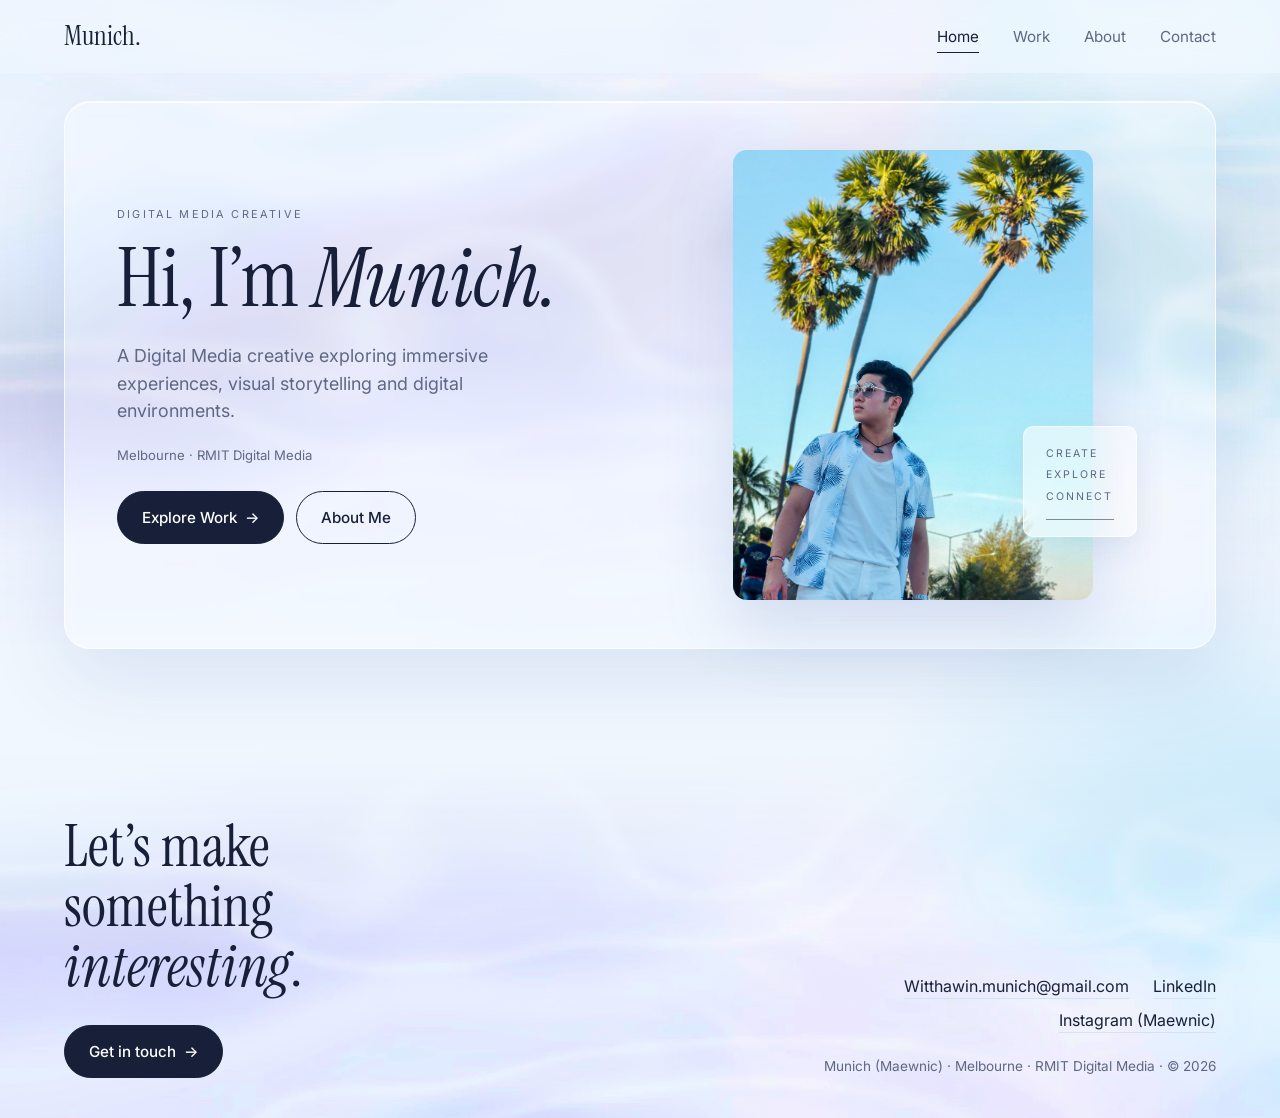
==== commit 620460b9: "2.9.2" ====
--- a/index.html
+++ b/index.html
@@ -31,17 +31,6 @@
       <div class="hero-visual reveal" id="hero-visual"></div>
      </div>
     </section>
-
-    <section class="container section">
-      <div class="home-about glass">
-        <figure class="home-about-photo reveal" id="home-about-photo"></figure>
-        <div class="home-about-text reveal">
-          <p class="eyebrow">About me</p>
-          <p class="home-quote" id="teaser-text"></p>
-          <a class="btn btn--ghost" href="about.html">More about me <span aria-hidden="true">&rarr;</span></a>
-        </div>
-      </div>
-    </section>
   </main>
   <div id="site-footer"></div>
   <script src="js/content.js"></script>
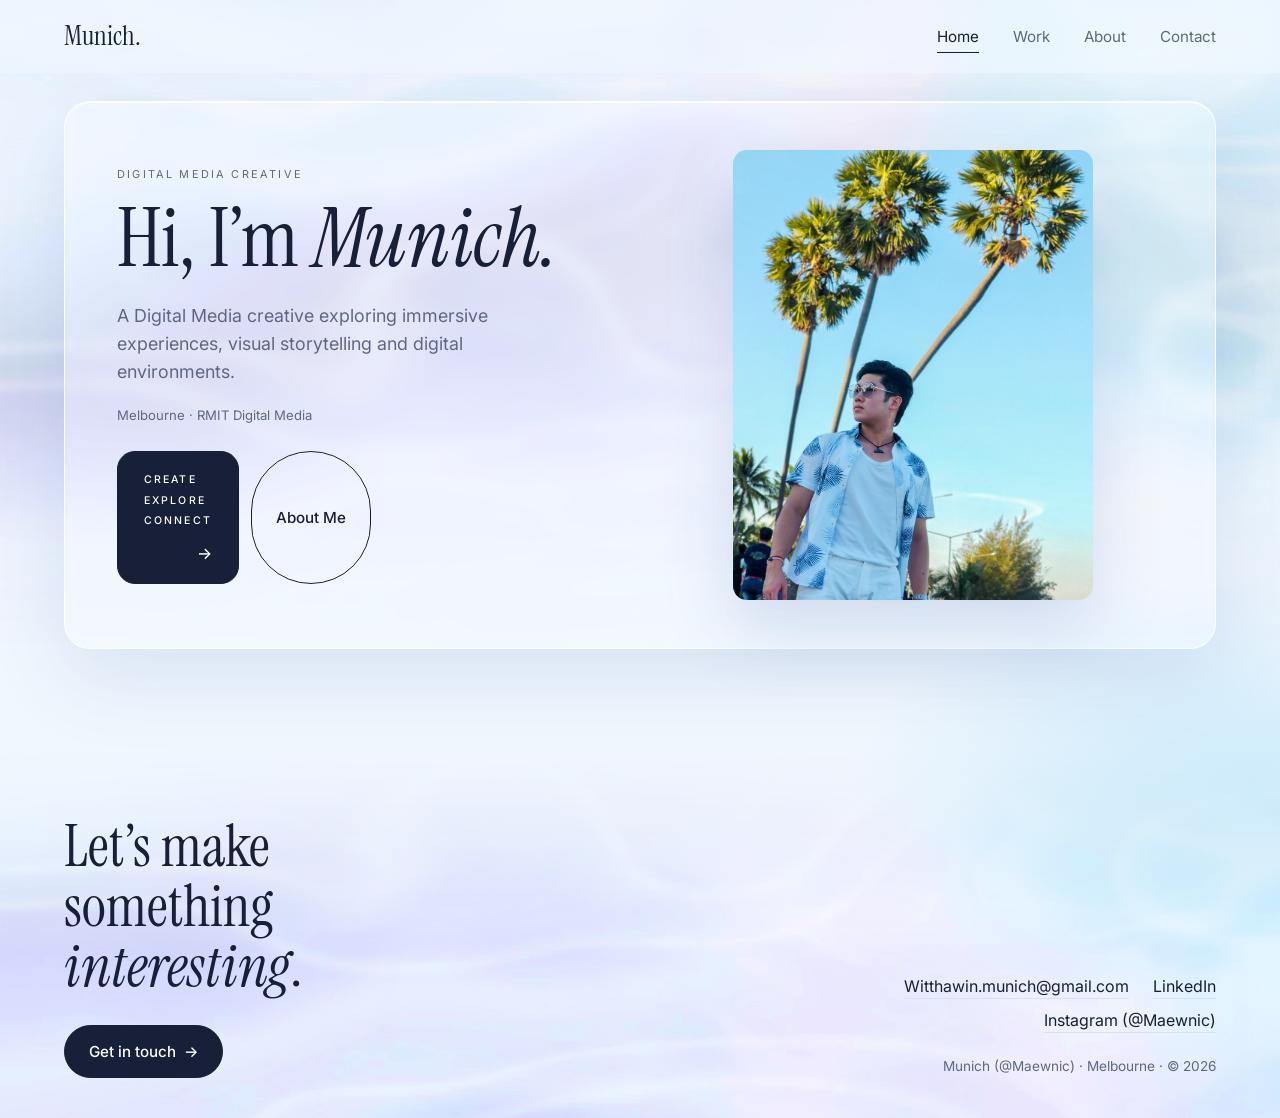
==== commit bf222834: "2.9.9" ====
--- a/index.html
+++ b/index.html
@@ -24,7 +24,10 @@
         <p class="lead reveal" id="hero-intro"></p>
         <p class="hero-loc reveal" id="hero-loc"></p>
         <div class="btn-row reveal">
-          <a class="btn" href="work.html">Explore Work <span aria-hidden="true">&rarr;</span></a>
+          <a class="btn btn--stack" href="work.html">
+            <span>Create</span><span>Explore</span><span>Connect</span>
+            <span class="btn-arrow" aria-hidden="true">&rarr;</span>
+          </a>
           <a class="btn btn--ghost" href="about.html">About Me</a>
         </div>
       </div>
--- a/css/style.css
+++ b/css/style.css
@@ -160,6 +160,33 @@
   flex-wrap: wrap;
   gap: 12px;
 }
+/* the "Create / Explore / Connect" button: taller than the usual pill, the
+   three words stacked like the old photo label, with an arrow where its
+   underline used to be */
+.btn--stack {
+  flex-direction: column;
+  align-items: flex-start;
+  gap: 3px;
+  padding: 19px 26px 16px;
+  border-radius: 18px;
+  font-size: 0.66rem;
+  font-weight: 500;
+  letter-spacing: 0.2em;
+  text-transform: uppercase;
+}
+.btn--stack .btn-arrow {
+  align-self: flex-end;
+  margin-top: 8px;
+  font-size: 1rem;
+  text-transform: none;
+  letter-spacing: normal;
+}
+.btn--stack:hover span {
+  transform: none;
+}
+.btn--stack:hover .btn-arrow {
+  transform: translateX(4px);
+}
 
 /* ---------- header ---------- */
 #site-header {
@@ -471,6 +498,25 @@
   grid-auto-flow: dense;
   gap: 56px 28px;
   padding-bottom: var(--section);
+}
+
+/* the chip row sits right under the nav on every tab (not the usual big
+   section gap), so switching to "All" doesn't drop it lower than the rest */
+#featured-section {
+  padding-top: 32px;
+}
+/* filtering to a single category also drops the featured carousel, which
+   leaves a big empty gap between the chips and the grid; close that too */
+body.is-filtered #featured-section + .section {
+  padding-top: 24px;
+}
+@media (max-width: 640px) {
+  #featured-section {
+    padding-top: 24px;
+  }
+  body.is-filtered #featured-section + .section {
+    padding-top: 20px;
+  }
 }
 .tile--l {
   grid-column: span 8;
@@ -952,8 +998,9 @@
 }
 .skills {
   display: grid;
-  grid-template-columns: repeat(auto-fit, minmax(240px, 1fr));
-  gap: 40px 32px;
+  grid-template-columns: repeat(3, 1fr);
+  gap: 40px 24px;
+  align-items: start;
 }
 .skill-group h3 {
   font-size: 1.5rem;
@@ -965,25 +1012,6 @@
   color: var(--muted);
   font-size: 0.95rem;
 }
-.tools {
-  margin-top: 56px;
-}
-.tools h3 {
-  font-size: 1.5rem;
-  margin-bottom: 14px;
-}
-.chips-static {
-  display: flex;
-  flex-wrap: wrap;
-  gap: 8px;
-}
-.chips-static li {
-  padding: 6px 14px;
-  border: 1px solid var(--line);
-  border-radius: 999px;
-  font-size: 0.9rem;
-}
-
 /* ---------- contact ---------- */
 .contact-list li {
   display: grid;
@@ -1062,6 +1090,12 @@
 .footer-note {
   font-size: 0.85rem;
   color: var(--muted);
+}
+.site-footer--minimal {
+  padding: 28px 0;
+}
+.site-footer--minimal .footer-note {
+  text-align: center;
 }
 
 /* ---------- lightbox ---------- */
@@ -1550,11 +1584,14 @@
   will-change: transform;
 }
 @keyframes skyDrift {
+  /* translate only (no scale): an animated scale forces the browser into a lower-
+     quality continuous rescale of this image, which shows up as visible blockiness
+     on these very smooth pastel tones */
   from {
-    transform: translate3d(0, 0, 0) scale(1);
+    transform: translate3d(0, 0, 0);
   }
   to {
-    transform: translate3d(-2%, 1.5%, 0) scale(1.06);
+    transform: translate3d(-2%, 1.5%, 0);
   }
 }
 @media (prefers-reduced-motion: reduce) {
@@ -1663,33 +1700,6 @@
   object-fit: cover;
   object-position: 50% 40%;
 }
-.hero-tag {
-  position: absolute;
-  right: -76px;
-  bottom: 14%;
-  display: grid;
-  gap: 4px;
-  padding: 18px 22px 16px;
-  border-radius: 10px;
-  background: var(--glass);
-  border: 1px solid var(--glass-line);
-  -webkit-backdrop-filter: blur(16px);
-  backdrop-filter: blur(16px);
-  font-size: 0.66rem;
-  letter-spacing: 0.2em;
-  text-transform: uppercase;
-  color: var(--muted);
-  box-shadow: 0 10px 30px rgba(43, 87, 166, 0.1);
-}
-.hero-tag::after {
-  content: "";
-  margin-top: 10px;
-  height: 1px;
-  width: 100%;
-  background: var(--ink);
-  opacity: 0.5;
-}
-
 /* ---------- skills (home) ---------- */
 .hs-grid {
   display: grid;
@@ -1917,9 +1927,6 @@
     margin-left: 6px;
     width: min(78%, 380px);
   }
-  .hero-tag {
-    right: -24px;
-  }
   .hs-grid {
     grid-template-columns: repeat(2, 1fr);
   }
@@ -1941,11 +1948,6 @@
   }
   .hero-visual {
     width: 82%;
-  }
-  .hero-tag {
-    right: -14px;
-    bottom: 8%;
-    padding: 14px 16px 12px;
   }
   .hs-grid {
     grid-template-columns: 1fr 1fr;
@@ -2013,9 +2015,6 @@
 }
 .hero-photo img {
   object-position: 50% 38%;
-}
-.hero-tag {
-  right: -44px;
 }
 
 /* selected work: glass cards with small tags */
@@ -2111,9 +2110,6 @@
     width: min(78%, 340px);
     margin-left: 0;
   }
-  .hero-tag {
-    right: -20px;
-  }
   .home-about.glass {
     gap: 28px;
   }
@@ -2125,9 +2121,6 @@
   }
   .hero-visual {
     width: 82%;
-  }
-  .hero-tag {
-    right: -12px;
   }
   .home #cats {
     padding: 2px 18px;
@@ -2298,9 +2291,46 @@
     0 14px 40px rgba(43, 87, 166, 0.06),
     inset 0 1px 0 rgba(255, 255, 255, 0.7);
 }
-.chips-static li {
-  background: rgba(255, 255, 255, 0.6);
-  border-color: rgba(255, 255, 255, 0.85);
+.skill-tools-wrap {
+  position: relative;
+  overflow: hidden;
+  max-height: 168px;
+}
+.skill-tools-wrap ul {
+  margin: 0;
+}
+.skill-fade {
+  position: absolute;
+  left: 0;
+  right: 0;
+  bottom: 0;
+  height: 46px;
+  background: linear-gradient(rgba(255, 255, 255, 0), rgba(255, 255, 255, 0.85));
+  pointer-events: none;
+}
+.skill-more {
+  display: block;
+  margin: 10px 0 0;
+  padding: 0;
+  border: 0;
+  background: none;
+  color: var(--muted);
+  font-size: 0.85rem;
+  font-family: inherit;
+  cursor: pointer;
+  text-decoration: underline;
+  text-decoration-color: var(--line);
+  text-underline-offset: 3px;
+  transition: color 0.2s ease;
+}
+.skill-more:hover {
+  color: var(--accent);
+}
+.skill-group--tools.is-expanded .skill-tools-wrap {
+  max-height: none;
+}
+.skill-group--tools.is-expanded .skill-fade {
+  display: none;
 }
 
 /* contact */
@@ -2356,6 +2386,10 @@
   }
   .meta {
     padding: 20px 18px;
+  }
+  .skills {
+    grid-template-columns: repeat(1, 1fr);
+    gap: 28px;
   }
 }
 
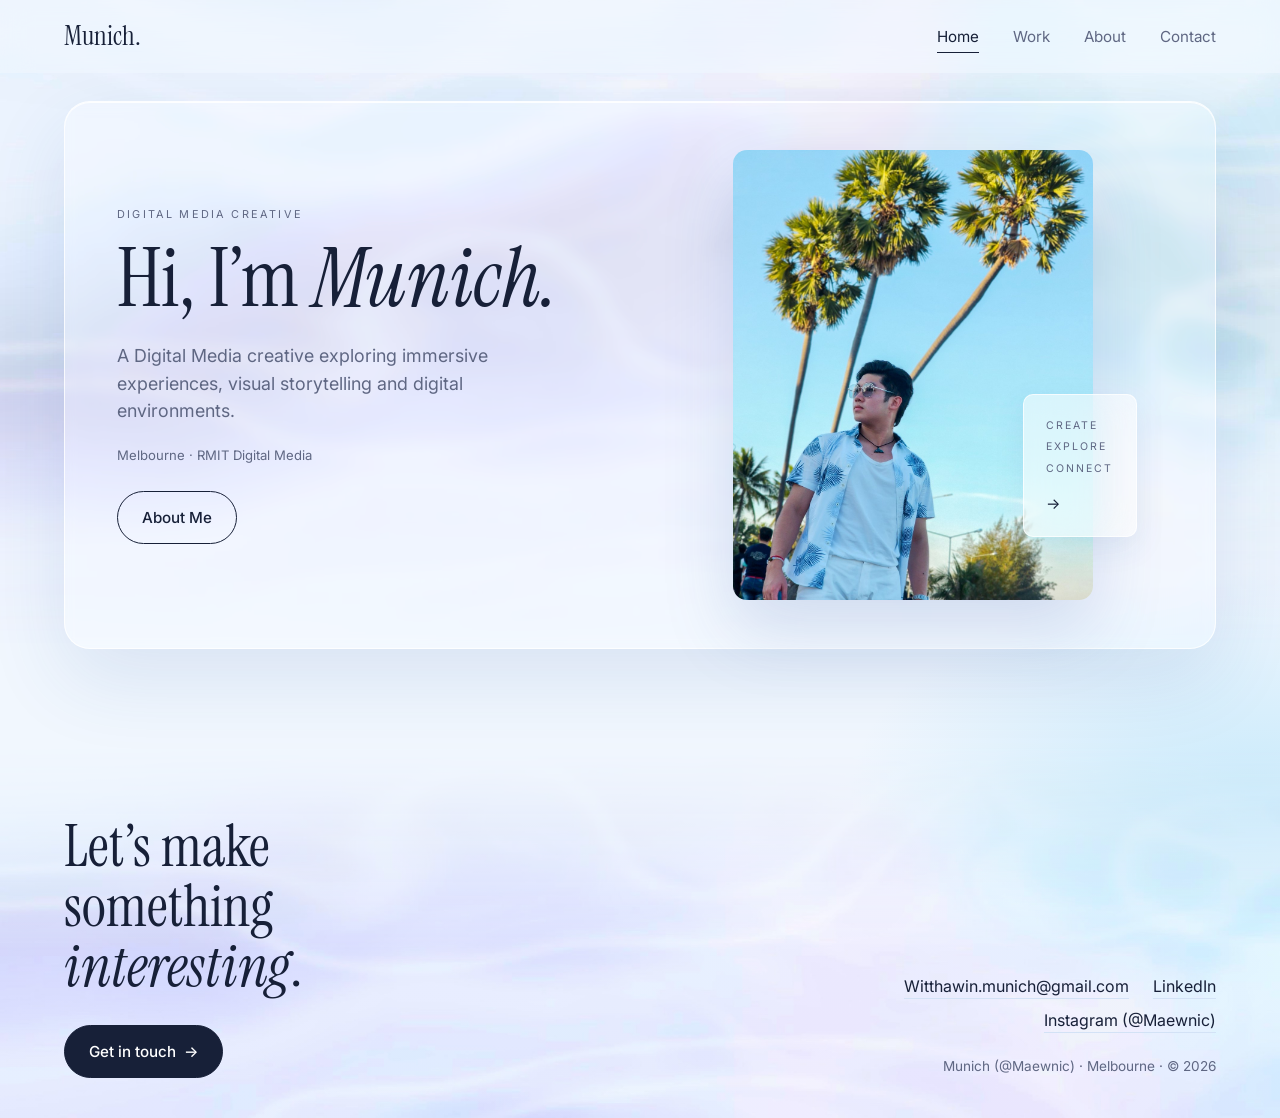
==== commit f47a8d60: "3.0.0" ====
--- a/index.html
+++ b/index.html
@@ -24,10 +24,6 @@
         <p class="lead reveal" id="hero-intro"></p>
         <p class="hero-loc reveal" id="hero-loc"></p>
         <div class="btn-row reveal">
-          <a class="btn btn--stack" href="work.html">
-            <span>Create</span><span>Explore</span><span>Connect</span>
-            <span class="btn-arrow" aria-hidden="true">&rarr;</span>
-          </a>
           <a class="btn btn--ghost" href="about.html">About Me</a>
         </div>
       </div>
--- a/css/style.css
+++ b/css/style.css
@@ -160,33 +160,6 @@
   flex-wrap: wrap;
   gap: 12px;
 }
-/* the "Create / Explore / Connect" button: taller than the usual pill, the
-   three words stacked like the old photo label, with an arrow where its
-   underline used to be */
-.btn--stack {
-  flex-direction: column;
-  align-items: flex-start;
-  gap: 3px;
-  padding: 19px 26px 16px;
-  border-radius: 18px;
-  font-size: 0.66rem;
-  font-weight: 500;
-  letter-spacing: 0.2em;
-  text-transform: uppercase;
-}
-.btn--stack .btn-arrow {
-  align-self: flex-end;
-  margin-top: 8px;
-  font-size: 1rem;
-  text-transform: none;
-  letter-spacing: normal;
-}
-.btn--stack:hover span {
-  transform: none;
-}
-.btn--stack:hover .btn-arrow {
-  transform: translateX(4px);
-}
 
 /* ---------- header ---------- */
 #site-header {
@@ -1700,6 +1673,41 @@
   object-fit: cover;
   object-position: 50% 40%;
 }
+.hero-tag {
+  position: absolute;
+  right: -76px;
+  bottom: 14%;
+  display: grid;
+  gap: 4px;
+  padding: 22px 22px 20px;
+  border-radius: 10px;
+  background: var(--glass);
+  border: 1px solid var(--glass-line);
+  -webkit-backdrop-filter: blur(16px);
+  backdrop-filter: blur(16px);
+  font-size: 0.66rem;
+  letter-spacing: 0.2em;
+  text-transform: uppercase;
+  color: var(--muted);
+  box-shadow: 0 10px 30px rgba(43, 87, 166, 0.1);
+  text-decoration: none;
+  transition: transform 0.3s var(--ease), box-shadow 0.3s var(--ease);
+}
+.hero-tag:hover {
+  transform: translateY(-2px);
+  box-shadow: 0 14px 36px rgba(43, 87, 166, 0.16);
+}
+.hero-tag-arrow {
+  margin-top: 10px;
+  font-size: 0.95rem;
+  letter-spacing: normal;
+  text-transform: none;
+  color: var(--ink);
+  transition: transform 0.3s var(--ease);
+}
+.hero-tag:hover .hero-tag-arrow {
+  transform: translateX(4px);
+}
 /* ---------- skills (home) ---------- */
 .hs-grid {
   display: grid;
@@ -1927,6 +1935,9 @@
     margin-left: 6px;
     width: min(78%, 380px);
   }
+  .hero-tag {
+    right: -24px;
+  }
   .hs-grid {
     grid-template-columns: repeat(2, 1fr);
   }
@@ -1948,6 +1959,11 @@
   }
   .hero-visual {
     width: 82%;
+  }
+  .hero-tag {
+    right: -14px;
+    bottom: 8%;
+    padding: 14px 16px 12px;
   }
   .hs-grid {
     grid-template-columns: 1fr 1fr;
@@ -2015,6 +2031,9 @@
 }
 .hero-photo img {
   object-position: 50% 38%;
+}
+.hero-tag {
+  right: -44px;
 }
 
 /* selected work: glass cards with small tags */
@@ -2110,6 +2129,9 @@
     width: min(78%, 340px);
     margin-left: 0;
   }
+  .hero-tag {
+    right: -20px;
+  }
   .home-about.glass {
     gap: 28px;
   }
@@ -2121,6 +2143,9 @@
   }
   .hero-visual {
     width: 82%;
+  }
+  .hero-tag {
+    right: -12px;
   }
   .home #cats {
     padding: 2px 18px;
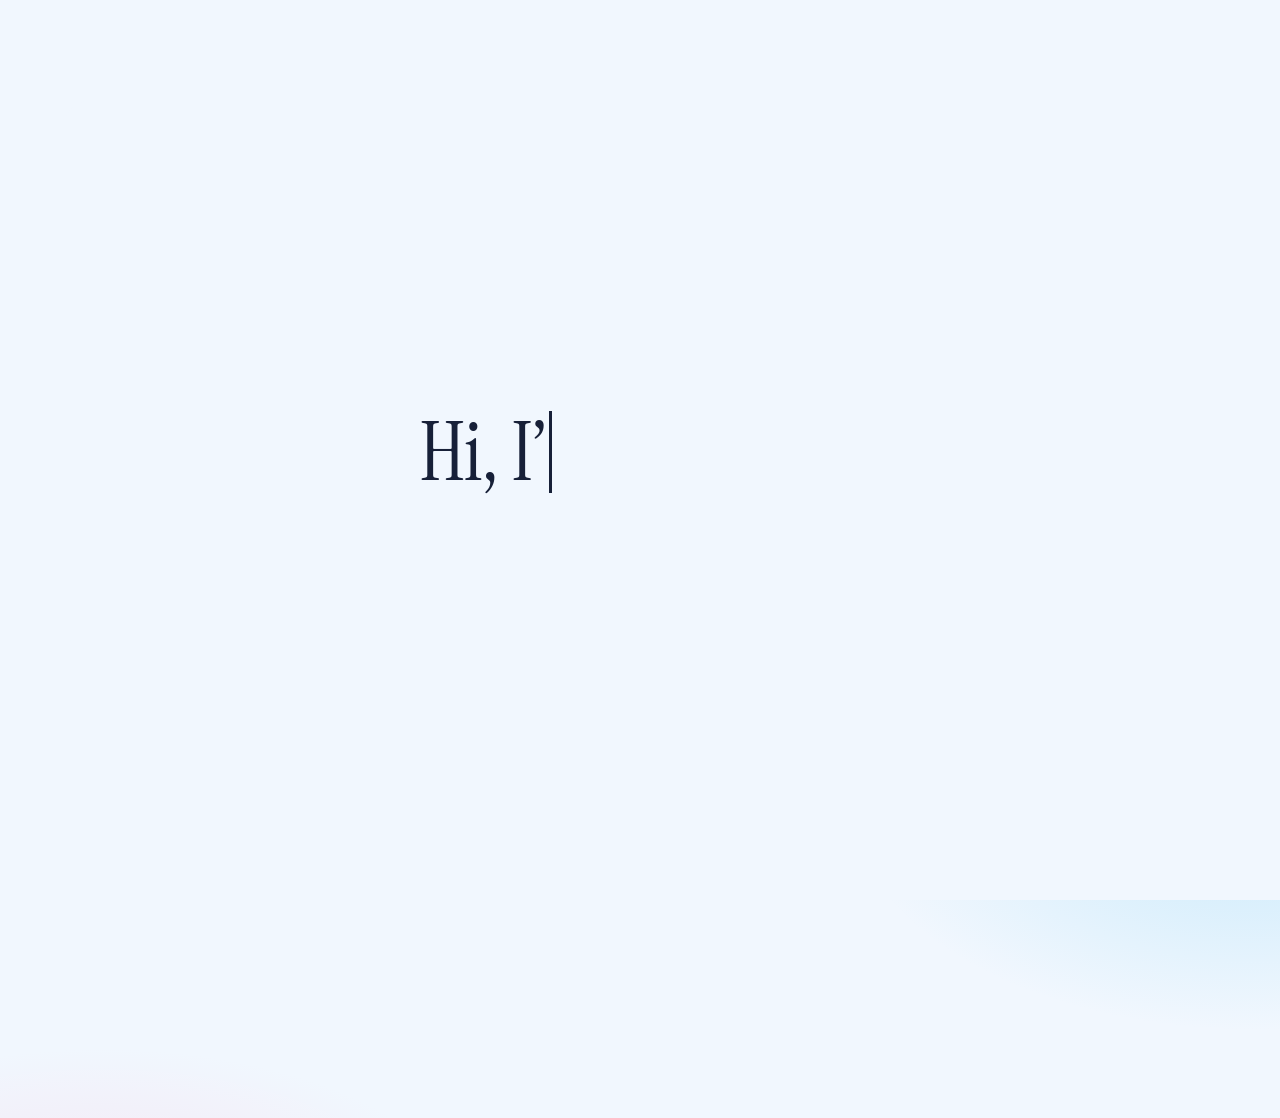
==== commit 5990d81b: "3.0.6" ====
--- a/index.html
+++ b/index.html
@@ -10,6 +10,19 @@
   <link rel="preconnect" href="https://fonts.gstatic.com" crossorigin>
   <link href="https://fonts.googleapis.com/css2?family=Inter:wght@400;500&family=Instrument+Serif:ital@0;1&display=swap" rel="stylesheet">
   <link rel="stylesheet" href="css/style.css">
+  <script>
+    /* intro animation: once per visit, skipped for reduced motion. Set here so
+       nothing flashes before main.js runs; if main.js never starts it, the
+       page is shown normally after 3 seconds. */
+    (function () {
+      try {
+        if (sessionStorage.getItem("munich-intro") || matchMedia("(prefers-reduced-motion: reduce)").matches) return;
+        var d = document.documentElement;
+        d.classList.add("intro");
+        setTimeout(function () { if (!window.__introRunning) d.classList.remove("intro"); }, 3000);
+      } catch (e) {}
+    })();
+  </script>
 </head>
 <body data-page="home">
   <div id="site-header"></div>
--- a/css/style.css
+++ b/css/style.css
@@ -572,18 +572,47 @@
   margin: 6px 0 0;
 }
 
-.project-hero {
+/* hero image/video + the write-up share one glass card, matching the
+   facts strip (.meta) above it in width and style. The outer .container
+   just gives it the page gutter; the card itself carries the glass look,
+   same as .meta's <dl> sitting inside its own plain .container section. */
+.hero-card-wrap {
   margin-top: 48px;
+}
+.hero-card {
+  padding: 28px;
+  border-radius: 26px;
+  background: rgba(255, 255, 255, 0.46);
+  border: 1px solid rgba(255, 255, 255, 0.78);
+  -webkit-backdrop-filter: blur(16px) saturate(1.2);
+  backdrop-filter: blur(16px) saturate(1.2);
+  box-shadow:
+    0 20px 60px rgba(43, 87, 166, 0.09),
+    inset 0 1px 0 rgba(255, 255, 255, 0.85);
+}
+.hero-card-media {
+  margin-bottom: 28px;
+}
+.hero-card-about.psec-grid {
+  margin-bottom: 0;
+}
+.hero-card-about h2 {
+  font-size: clamp(1.9rem, 3.5vw, 2.6rem);
 }
 .media {
   width: 100%;
 }
-.media-image img,
-.project-hero img {
+.media-image img {
   width: 100%;
   height: auto;
   border-radius: var(--radius);
   background: var(--bg-soft);
+}
+/* forces a tall cover photo down to a set ratio instead of showing it at
+   full height (see heroCrop on a project) */
+.media-crop-16-9 img {
+  aspect-ratio: 16 / 9;
+  object-fit: cover;
 }
 .media-image figcaption,
 .gallery figcaption {
@@ -2023,17 +2052,31 @@
   -webkit-backdrop-filter: blur(6px) saturate(1.2);
   backdrop-filter: blur(6px) saturate(1.2);
 }
+/* wider photo, same height as before (was 360px at 4:5) */
 .hero-visual {
-  width: min(100%, 360px);
+  width: min(100%, 450px);
 }
 .hero-photo {
-  aspect-ratio: 4 / 5;
+  aspect-ratio: 1 / 1;
 }
 .hero-photo img {
-  object-position: 50% 38%;
-}
+  object-position: 50% 60%;
+}
+/* bigger "Create / Explore / Connect" button, centred on the photo's height.
+   Uses `translate` (not `transform`) so the hover lift still works. */
 .hero-tag {
-  right: -44px;
+  right: -40px;
+  top: 50%;
+  bottom: auto;
+  translate: 0 -50%;
+  gap: 6px;
+  padding: 30px 32px 28px;
+  border-radius: 14px;
+  font-size: 0.78rem;
+}
+.hero-tag .hero-tag-arrow {
+  margin-top: 16px;
+  font-size: 1.2rem;
 }
 
 /* selected work: glass cards with small tags */
@@ -2129,8 +2172,17 @@
     width: min(78%, 340px);
     margin-left: 0;
   }
+  .hero-photo {
+    aspect-ratio: 4 / 5;
+  }
   .hero-tag {
     right: -20px;
+    padding: 24px 26px 22px;
+    font-size: 0.7rem;
+  }
+  .hero-tag .hero-tag-arrow {
+    margin-top: 12px;
+    font-size: 1rem;
   }
   .home-about.glass {
     gap: 28px;
@@ -2146,6 +2198,11 @@
   }
   .hero-tag {
     right: -12px;
+    padding: 16px 18px 14px;
+    font-size: 0.66rem;
+  }
+  .hero-tag .hero-tag-arrow {
+    margin-top: 8px;
   }
   .home #cats {
     padding: 2px 18px;
@@ -2844,3 +2901,199 @@
     transform: translateY(calc(-1 * var(--shift-y, 0px)));
   }
 }
+
+
+/* ==========================================================================
+   HOME INTRO (plays once per visit; see runIntro() in main.js)
+   1. blank page, "Hi, I'm Munich." types out in the middle of the screen
+   2. the background fades in
+   3. the title flies to its place while the glass panel + photo fade in,
+      with a reflection of light running round their rims
+   4. the rest of the hero text types out, then the buttons fade in
+   `html.intro` is set by a tiny script in index.html's <head>, so nothing
+   flashes before main.js runs.
+   ========================================================================== */
+@property --rim-a {
+  syntax: "<angle>";
+  inherits: false;
+  initial-value: 0deg;
+}
+html.intro body {
+  overflow: hidden;
+}
+html.intro #site-header,
+html.intro #site-footer {
+  opacity: 0;
+  transition: opacity 1s var(--ease);
+}
+html.intro.intro-glass #site-header,
+html.intro.intro-glass #site-footer {
+  opacity: 1;
+}
+
+/* 1 → 2: a plain cover over the page background and the waves, then fades out */
+html.intro .home::after {
+  content: "";
+  position: fixed;
+  inset: 0;
+  z-index: -1;
+  background: var(--bg);
+  pointer-events: none;
+  transition: opacity 1.1s ease;
+}
+html.intro.intro-bg .home::after {
+  opacity: 0;
+}
+
+/* 3: glass panel + photo fade in */
+.hero.glass {
+  position: relative;
+}
+html.intro .hero.glass {
+  transition:
+    background-color 1s var(--ease),
+    border-color 1s var(--ease),
+    box-shadow 1s var(--ease),
+    -webkit-backdrop-filter 1s var(--ease),
+    backdrop-filter 1s var(--ease);
+}
+html.intro:not(.intro-glass) .hero.glass {
+  background-color: transparent;
+  border-color: transparent;
+  box-shadow: none;
+  -webkit-backdrop-filter: blur(0px) saturate(1);
+  backdrop-filter: blur(0px) saturate(1);
+}
+html.intro .hero-visual {
+  opacity: 0;
+  transform: translateY(16px) scale(0.98);
+  transition:
+    opacity 1s var(--ease),
+    transform 1.2s var(--ease);
+}
+html.intro.intro-glass .hero-visual {
+  opacity: 1;
+  transform: none;
+}
+
+/* moving reflection on the rims of the panel and the photo */
+html.intro-rim .hero.glass::after,
+html.intro-rim .hero-photo::after {
+  content: "";
+  position: absolute;
+  inset: 0;
+  z-index: 2;
+  border-radius: inherit;
+  padding: 2px;
+  pointer-events: none;
+  /* a long bright streak with a soft tail, running round the edge */
+  background: conic-gradient(
+    from var(--rim-a),
+    transparent 0deg,
+    transparent 140deg,
+    rgba(255, 255, 255, 0.25) 190deg,
+    rgba(255, 255, 255, 0.85) 230deg,
+    #ffffff 248deg,
+    rgba(186, 214, 255, 1) 258deg,
+    transparent 285deg
+  );
+  -webkit-mask:
+    linear-gradient(#000000 0 0) content-box,
+    linear-gradient(#000000 0 0);
+  -webkit-mask-composite: xor;
+  mask:
+    linear-gradient(#000000 0 0) content-box exclude,
+    linear-gradient(#000000 0 0);
+  animation: rimSweep 2.1s cubic-bezier(0.45, 0, 0.2, 1) both;
+}
+html.intro-rim .hero-photo::after {
+  padding: 3px;
+  animation-delay: 0.15s;
+}
+/* and a soft sheen gliding across the photo */
+html.intro-rim .hero-photo::before {
+  content: "";
+  position: absolute;
+  inset: 0;
+  z-index: 1;
+  pointer-events: none;
+  background: linear-gradient(110deg, transparent 34%, rgba(255, 255, 255, 0.18) 42%, rgba(255, 255, 255, 0.6) 48%, rgba(255, 255, 255, 0.18) 54%, transparent 62%);
+  background-size: 260% 100%;
+  animation: sheenSweep 1.7s cubic-bezier(0.45, 0, 0.2, 1) 0.2s both;
+}
+@keyframes rimSweep {
+  0% {
+    --rim-a: 0deg;
+    opacity: 0;
+  }
+  15% {
+    opacity: 1;
+  }
+  80% {
+    opacity: 1;
+  }
+  100% {
+    --rim-a: 360deg;
+    opacity: 0;
+  }
+}
+@keyframes sheenSweep {
+  0% {
+    background-position: 110% 0;
+    opacity: 1;
+  }
+  75% {
+    opacity: 1;
+  }
+  100% {
+    background-position: -10% 0;
+    opacity: 0;
+  }
+}
+
+/* 4: the rest of the text stays hidden until it's typed; buttons fade in last */
+html.intro .hero-text > :not(h1) {
+  opacity: 0;
+}
+html.intro .hero-text > .is-typing {
+  opacity: 1;
+}
+html.intro .hero-text > .btn-row {
+  transform: translateY(10px);
+  transition:
+    opacity 0.8s var(--ease),
+    transform 0.8s var(--ease);
+}
+html.intro.intro-done .hero-text > .btn-row {
+  opacity: 1;
+  transform: none;
+}
+
+/* typewriter: untyped letters keep their space so nothing jumps around */
+.tw-hidden {
+  visibility: hidden;
+}
+.tw-caret {
+  position: relative;
+  display: inline-block;
+  width: 0;
+  height: 1em;
+  vertical-align: -0.12em;
+}
+.tw-caret::after {
+  content: "";
+  position: absolute;
+  left: 0.04em;
+  top: 0.04em;
+  bottom: -0.04em;
+  border-left: max(2px, 0.045em) solid currentColor;
+  animation: twBlink 1s steps(1) infinite;
+}
+.tw-caret.is-busy::after {
+  animation: none;
+}
+@keyframes twBlink {
+  50% {
+    opacity: 0;
+  }
+}
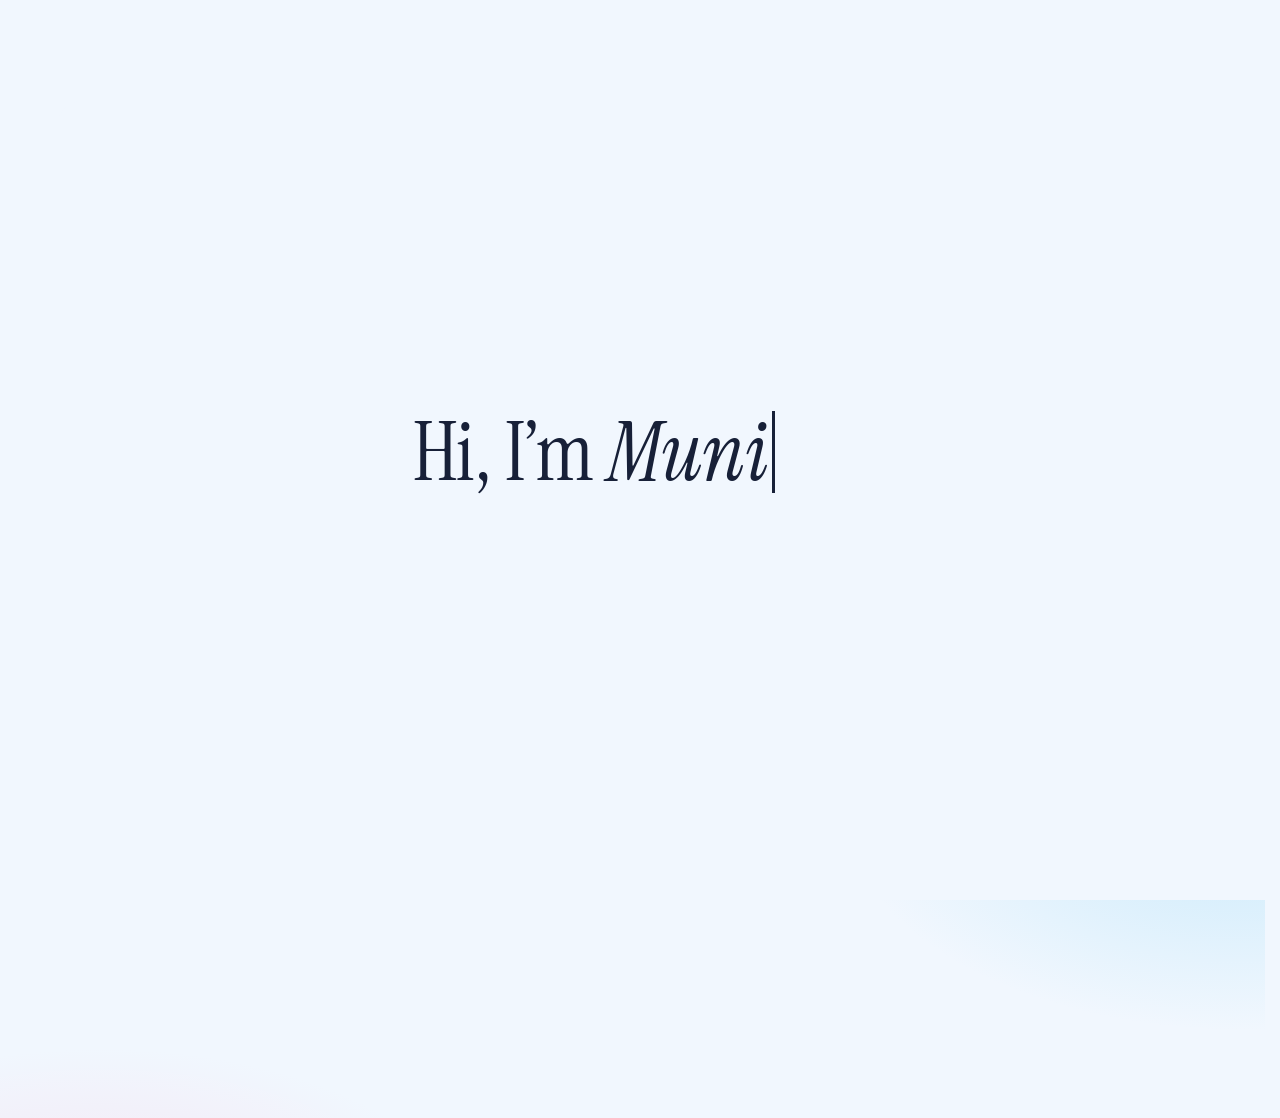
==== commit 868ccd00: "3.1.5" ====
--- a/index.html
+++ b/index.html
@@ -32,12 +32,12 @@
     <section class="container hero-wrap">
      <div class="hero glass">
       <div class="hero-text">
-        <p class="eyebrow reveal">Digital Media creative</p>
+        <p class="eyebrow reveal">Virtual environments · Digital media</p>
         <h1 class="reveal" id="hero-title"></h1>
         <p class="lead reveal" id="hero-intro"></p>
         <p class="hero-loc reveal" id="hero-loc"></p>
         <div class="btn-row reveal">
-          <a class="btn btn--ghost" href="about.html">About Me</a>
+          <a class="btn" href="work.html">See my work <span aria-hidden="true">&rarr;</span></a>
         </div>
       </div>
       <div class="hero-visual reveal" id="hero-visual"></div>
--- a/css/style.css
+++ b/css/style.css
@@ -42,6 +42,9 @@
 html {
   scroll-behavior: smooth;
   -webkit-text-size-adjust: 100%;
+  /* always keep room for the scrollbar, so the page doesn't jump sideways when
+     it appears (e.g. at the end of the home intro, which hides it) */
+  scrollbar-gutter: stable;
 }
 body {
   margin: 0;
@@ -614,6 +617,14 @@
   aspect-ratio: 16 / 9;
   object-fit: cover;
 }
+.media-crop-21-9 img {
+  aspect-ratio: 21 / 9;
+  object-fit: cover;
+}
+.media-crop-30-9 img {
+  aspect-ratio: 30 / 9;
+  object-fit: cover;
+}
 .media-image figcaption,
 .gallery figcaption {
   margin-top: 8px;
@@ -630,6 +641,14 @@
   width: 100%;
   height: 100%;
   border: 0;
+}
+/* self-hosted video files (type: "video") */
+.media-video video {
+  display: block;
+  width: 100%;
+  height: 100%;
+  object-fit: cover;
+  background: #0d0f1a;
 }
 .media-video.vertical {
   aspect-ratio: 9 / 16;
@@ -888,7 +907,8 @@
 .gallery figure {
   margin: 0;
 }
-.media-image img {
+.media-image img,
+.slide img {
   cursor: zoom-in;
 }
 
@@ -1145,7 +1165,7 @@
   transform: none;
 }
 body {
-  animation: pageIn 0.6s var(--ease) backwards;
+  animation: pageIn 0.8s var(--ease) backwards;
 } /* not "both": a lingering animation on body stops the header blur from working */
 @keyframes pageIn {
   from {
@@ -1720,22 +1740,57 @@
   color: var(--muted);
   box-shadow: 0 10px 30px rgba(43, 87, 166, 0.1);
   text-decoration: none;
-  transition: transform 0.3s var(--ease), box-shadow 0.3s var(--ease);
-}
-.hero-tag:hover {
-  transform: translateY(-2px);
-  box-shadow: 0 14px 36px rgba(43, 87, 166, 0.16);
-}
-.hero-tag-arrow {
+  cursor: pointer;
+  transition:
+    transform 0.3s var(--ease),
+    box-shadow 0.3s var(--ease),
+    background-color 0.3s var(--ease),
+    border-color 0.3s var(--ease);
+}
+/* the card is the button to the About page: on hover (or keyboard focus) it lifts,
+   the glass brightens, and the arrow nudges right. The photo goes to About too, so
+   hovering the photo lights the card up as well. */
+.hero-tag:hover,
+.hero-tag:focus-visible,
+.hero-visual:hover .hero-tag {
+  transform: translateY(-3px);
+  background: rgba(255, 255, 255, 0.74);
+  border-color: rgba(255, 255, 255, 0.95);
+  box-shadow: 0 16px 40px rgba(43, 87, 166, 0.2);
+}
+/* "About me ->" label under the three words, so it reads as a button */
+.hero-tag-cta {
+  display: flex;
+  align-items: center;
+  gap: 0.4em;
   margin-top: 10px;
-  font-size: 0.95rem;
+  padding-top: 12px;
+  border-top: 1px solid rgba(28, 34, 51, 0.14);
+  font-size: 1.2em;
+  font-weight: 500;
   letter-spacing: normal;
   text-transform: none;
+  white-space: nowrap;
   color: var(--ink);
+}
+.hero-tag-arrow {
+  display: inline-block;
   transition: transform 0.3s var(--ease);
 }
-.hero-tag:hover .hero-tag-arrow {
+.hero-tag:hover .hero-tag-arrow,
+.hero-tag:focus-visible .hero-tag-arrow,
+.hero-visual:hover .hero-tag-arrow {
   transform: translateX(4px);
+}
+a.hero-photo {
+  display: block;
+  cursor: pointer;
+}
+.hero-photo img {
+  transition: transform 0.6s var(--ease);
+}
+.hero-visual:hover .hero-photo img {
+  transform: scale(1.03);
 }
 /* ---------- skills (home) ---------- */
 .hs-grid {
@@ -2074,9 +2129,8 @@
   border-radius: 14px;
   font-size: 0.78rem;
 }
-.hero-tag .hero-tag-arrow {
-  margin-top: 16px;
-  font-size: 1.2rem;
+.hero-tag .hero-tag-cta {
+  margin-top: 14px;
 }
 
 /* selected work: glass cards with small tags */
@@ -2172,17 +2226,13 @@
     width: min(78%, 340px);
     margin-left: 0;
   }
-  .hero-photo {
-    aspect-ratio: 4 / 5;
-  }
   .hero-tag {
     right: -20px;
     padding: 24px 26px 22px;
     font-size: 0.7rem;
   }
-  .hero-tag .hero-tag-arrow {
-    margin-top: 12px;
-    font-size: 1rem;
+  .hero-tag .hero-tag-cta {
+    margin-top: 10px;
   }
   .home-about.glass {
     gap: 28px;
@@ -2201,8 +2251,9 @@
     padding: 16px 18px 14px;
     font-size: 0.66rem;
   }
-  .hero-tag .hero-tag-arrow {
+  .hero-tag .hero-tag-cta {
     margin-top: 8px;
+    padding-top: 10px;
   }
   .home #cats {
     padding: 2px 18px;
@@ -2918,8 +2969,13 @@
   inherits: false;
   initial-value: 0deg;
 }
+/* no scrolling while it plays — set on <html> (not <body>) so the reserved
+   scrollbar space stays put and nothing shifts when the intro ends */
+html.intro {
+  overflow: hidden;
+}
 html.intro body {
-  overflow: hidden;
+  pointer-events: none; /* plays through without being skipped */
 }
 html.intro #site-header,
 html.intro #site-footer {
@@ -3051,22 +3107,23 @@
   }
 }
 
-/* 4: the rest of the text stays hidden until it's typed; buttons fade in last */
+/* 4: the rest of the hero text fades in (only the title is typed), one line after another */
 html.intro .hero-text > :not(h1) {
   opacity: 0;
-}
-html.intro .hero-text > .is-typing {
-  opacity: 1;
-}
-html.intro .hero-text > .btn-row {
   transform: translateY(10px);
   transition:
     opacity 0.8s var(--ease),
     transform 0.8s var(--ease);
 }
-html.intro.intro-done .hero-text > .btn-row {
+html.intro.intro-text .hero-text > :not(h1) {
   opacity: 1;
   transform: none;
+}
+html.intro .hero-text > .hero-loc {
+  transition-delay: 0.15s;
+}
+html.intro .hero-text > .btn-row {
+  transition-delay: 0.3s;
 }
 
 /* typewriter: untyped letters keep their space so nothing jumps around */
@@ -3097,3 +3154,76 @@
     opacity: 0;
   }
 }
+
+
+/* ==========================================================================
+   HOME HERO: GLASS UNDER THE MOUSE (see setupHeroGlass() in main.js)
+   ========================================================================== */
+.hero.glass.has-tilt {
+  transform: perspective(1400px) rotateX(var(--rx, 0deg)) rotateY(var(--ry, 0deg));
+  transition: transform 0.9s var(--ease);
+}
+.hero.glass.has-tilt.is-lit {
+  transition: transform 0.25s ease-out;
+}
+/* light layer inside the panel, under the text and photo */
+.hero-shine {
+  position: absolute;
+  inset: -1px;
+  z-index: -1;
+  border-radius: inherit;
+  pointer-events: none;
+  opacity: 0;
+  transition: opacity 0.5s var(--ease);
+}
+.hero.glass.is-lit .hero-shine {
+  opacity: 1;
+}
+/* light spot on the glass, plus a diagonal glint that slides with the mouse */
+.hero-shine::before {
+  content: "";
+  position: absolute;
+  inset: 0;
+  border-radius: inherit;
+  background:
+    radial-gradient(90px circle at var(--mx, 50%) var(--my, 50%), rgba(255, 255, 255, 0.9), transparent 100%),
+    radial-gradient(420px circle at var(--mx, 50%) var(--my, 50%), rgba(150, 190, 255, 0.085), rgba(196, 168, 255, 0.05) 38%, rgba(255, 190, 228, 0.025) 55%, transparent 72%),
+    linear-gradient(115deg, transparent calc(var(--mx, 50%) - 22%), rgba(255, 255, 255, 0.5) calc(var(--mx, 50%) - 6%), rgba(255, 255, 255, 0.12) var(--mx, 50%), transparent calc(var(--mx, 50%) + 10%));
+}
+/* the rim catching the light near the cursor */
+.hero-shine::after {
+  content: "";
+  position: absolute;
+  inset: 0;
+  border-radius: inherit;
+  padding: 2px;
+  background: radial-gradient(380px circle at var(--mx, 50%) var(--my, 50%), #ffffff, rgba(186, 212, 255, 0.95) 30%, transparent 68%);
+  -webkit-mask:
+    linear-gradient(#000000 0 0) content-box,
+    linear-gradient(#000000 0 0);
+  -webkit-mask-composite: xor;
+  mask:
+    linear-gradient(#000000 0 0) content-box exclude,
+    linear-gradient(#000000 0 0);
+}
+/* the photo floats a little in front, and catches a softer reflection */
+.hero.glass.has-tilt .hero-visual {
+  translate: var(--dx, 0px) var(--dy, 0px);
+  transition: translate 0.9s var(--ease);
+}
+.hero.glass.has-tilt.is-lit .hero-visual {
+  transition: translate 0.25s ease-out;
+}
+.hero.glass.has-tilt .hero-photo::before {
+  content: "";
+  position: absolute;
+  inset: 0;
+  z-index: 1;
+  pointer-events: none;
+  background: radial-gradient(360px circle at var(--pmx, 50%) var(--pmy, 50%), rgba(255, 255, 255, 0.32), transparent 55%);
+  opacity: 0;
+  transition: opacity 0.5s var(--ease);
+}
+.hero.glass.is-lit .hero-photo::before {
+  opacity: 1;
+}
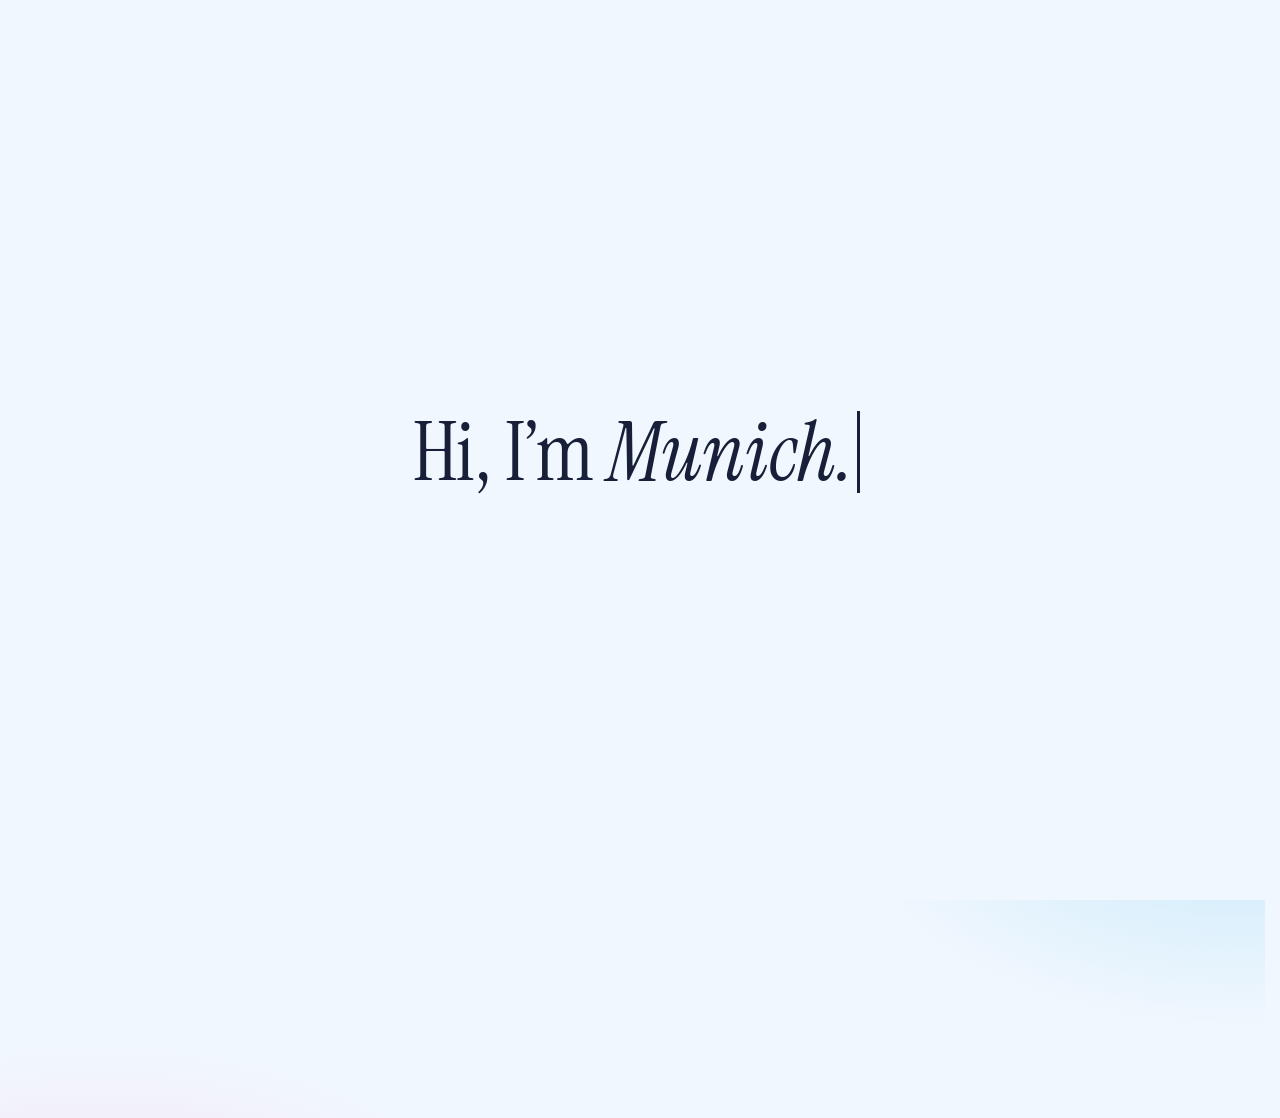
==== commit ffa52c2c: "3.2.4" ====
--- a/index.html
+++ b/index.html
@@ -3,7 +3,7 @@
 <head>
   <meta charset="utf-8">
   <meta name="viewport" content="width=device-width, initial-scale=1">
-  <meta name="description" content="Munich (also known as Maewnic; Witthawin Batsomboon), a Digital Media creative in Melbourne exploring immersive experiences, visual storytelling and digital environments.">
+  <meta name="description" content="Munich (also known as Maewnic; Witthawin Batsomboon), a Digital Media creative in Melbourne designing virtual environments, plus the video and storytelling around them.">
   <meta name="keywords" content="Munich, Maewnic, Witthawin Batsomboon, Digital Media, RMIT, Melbourne, portfolio">
   <title>Munich</title>
   <link rel="preconnect" href="https://fonts.googleapis.com">
@@ -32,7 +32,6 @@
     <section class="container hero-wrap">
      <div class="hero glass">
       <div class="hero-text">
-        <p class="eyebrow reveal">Virtual environments · Digital media</p>
         <h1 class="reveal" id="hero-title"></h1>
         <p class="lead reveal" id="hero-intro"></p>
         <p class="hero-loc reveal" id="hero-loc"></p>
--- a/css/style.css
+++ b/css/style.css
@@ -210,6 +210,71 @@
   border-color: var(--ink);
 }
 
+/* "Work" dropdown: the Work page's filters, shown on hover or keyboard focus */
+.main-nav .has-sub {
+  position: relative;
+}
+.main-nav .sub-nav {
+  position: absolute;
+  top: 100%;
+  left: 50%;
+  z-index: 30;
+  display: grid;
+  gap: 2px;
+  min-width: 230px;
+  margin-top: 12px;
+  padding: 8px;
+  border-radius: 16px;
+  /* nearly solid: glass blur doesn't work inside the already-blurred header bar */
+  background: rgba(255, 255, 255, 0.94);
+  border: 1px solid rgba(255, 255, 255, 0.9);
+  box-shadow:
+    0 18px 50px rgba(43, 87, 166, 0.16),
+    inset 0 1px 0 rgba(255, 255, 255, 0.9);
+  opacity: 0;
+  visibility: hidden;
+  transform: translate(-50%, 6px);
+  transition:
+    opacity 0.2s var(--ease),
+    transform 0.2s var(--ease),
+    visibility 0.2s;
+}
+/* invisible bridge over the gap, so moving the mouse down to the menu doesn't close it */
+.main-nav .sub-nav::before {
+  content: "";
+  position: absolute;
+  left: 0;
+  right: 0;
+  top: -14px;
+  height: 14px;
+}
+.main-nav .has-sub:hover .sub-nav,
+.main-nav .has-sub:focus-within .sub-nav {
+  opacity: 1;
+  visibility: visible;
+  transform: translate(-50%, 0);
+}
+.main-nav .sub-nav a {
+  display: flex;
+  justify-content: space-between;
+  align-items: center;
+  gap: 18px;
+  padding: 9px 12px;
+  border: 0;
+  border-radius: 10px;
+  font-size: 0.9rem;
+  white-space: nowrap;
+  color: var(--ink);
+}
+.main-nav .sub-nav a span {
+  font-size: 0.78rem;
+  color: var(--muted);
+}
+.main-nav .sub-nav a:hover,
+.main-nav .sub-nav a:focus-visible {
+  background: rgba(43, 87, 166, 0.07);
+}
+
 .nav-toggle {
   display: none;
   background: none;
@@ -1270,8 +1335,36 @@
       visibility 0.3s;
   }
   .main-nav.open {
-    max-height: 340px;
+    max-height: 600px;
     visibility: visible;
+  }
+  .main-nav .sub-nav {
+    position: static;
+    min-width: 0;
+    margin: 0;
+    padding: 0 0 8px 16px;
+    background: none;
+    border: 0;
+    border-radius: 0;
+    box-shadow: none;
+    opacity: 1;
+    visibility: inherit;
+    transform: none;
+    transition: none;
+  }
+  .main-nav .sub-nav::before {
+    display: none;
+  }
+  .main-nav .sub-nav a {
+    padding: 10px 0;
+    font-size: 0.95rem;
+    color: var(--muted);
+    border-bottom: 1px solid var(--line);
+    border-radius: 0;
+  }
+  .main-nav .sub-nav a:hover {
+    background: none;
+    color: var(--ink);
   }
   .main-nav ul {
     flex-direction: column;
@@ -1596,29 +1689,60 @@
   -webkit-mask-image: linear-gradient(#000000 55%, transparent);
   mask-image: linear-gradient(#000000 55%, transparent);
 }
-/* silky pastel water ripples (assets/bg-waves.jpg), drifting very slowly */
-.sky::before {
+/* silky pastel water ripples (assets/bg-waves-top.jpg), drifting gently. Two layers:
+   the main image, plus a faint mirrored copy drifting the other way on a different
+   timing, so the ripples seem to slide over each other like moving water.
+   Translate only (no scale): an animated scale forces the browser into a lower-
+   quality continuous rescale of this image, which shows up as visible blockiness on
+   these very smooth pastel tones. The layers are oversized (negative inset) so their
+   edges never come into view while they move: each moves at most ~10% of the page
+   width, and has 16% spare on each side. */
+.sky::before,
+.sky::after {
   content: "";
   position: absolute;
-  inset: -3% -3% 0;
+  inset: -16% -16% -6%;
   background: #ddeafc url("../assets/bg-waves-top.jpg") center top / cover no-repeat;
-  animation: skyDrift 60s ease-in-out infinite alternate;
   will-change: transform;
 }
+.sky::before {
+  animation: skyDrift 13s ease-in-out infinite alternate;
+}
+.sky::after {
+  background-color: transparent;
+  opacity: 0.4;
+  animation: skyDriftBack 17s ease-in-out infinite alternate;
+}
 @keyframes skyDrift {
-  /* translate only (no scale): an animated scale forces the browser into a lower-
-     quality continuous rescale of this image, which shows up as visible blockiness
-     on these very smooth pastel tones */
   from {
-    transform: translate3d(0, 0, 0);
+    transform: translate3d(7.7%, -3.3%, 0);
   }
   to {
-    transform: translate3d(-2%, 1.5%, 0);
+    transform: translate3d(-7.7%, 3.3%, 0);
+  }
+}
+/* the mirrored layer: scaleX(-1) is a constant flip (it never animates), so it
+   doesn't cause the blockiness an animated scale does */
+@keyframes skyDriftBack {
+  from {
+    transform: translate3d(-7.7%, 3.3%, 0) scaleX(-1);
+  }
+  to {
+    transform: translate3d(7.7%, -3.3%, 0) scaleX(-1);
+  }
+}
+/* phones: just the main layer */
+@media (max-width: 640px) {
+  .sky::after {
+    display: none;
   }
 }
 @media (prefers-reduced-motion: reduce) {
   .sky::before {
     animation: none;
+  }
+  .sky::after {
+    display: none;
   }
 }
 .sky-arc {
@@ -2545,23 +2669,49 @@
   }
 }
 
-/* footer waves fade in from the page instead of starting with a hard edge */
+/* footer waves fade in from the page instead of starting with a hard edge.
+   ::before is the water, wider than the footer and drifting side to side (sideways
+   only: moving it up/down would need extra height, which pushes the top fade-in out
+   of place and leaves a visible line where the footer starts); ::after is the soft
+   light wash, which stays still on top. overflow: clip keeps the wider water from
+   spilling outside the footer (and adding sideways scrolling). */
 .site-footer {
   position: relative;
   isolation: isolate;
   background: none;
-}
-.site-footer::before {
+  overflow: clip;
+}
+.site-footer::before,
+.site-footer::after {
   content: "";
   position: absolute;
-  inset: 0;
   z-index: -1;
   pointer-events: none;
-  background:
-    linear-gradient(180deg, rgba(241, 247, 254, 0.5) 0%, rgba(241, 247, 254, 0.25) 40%, rgba(241, 247, 254, 0.05) 100%),
-    #ddeafc url("../assets/bg-waves.jpg") 70% 70% / cover no-repeat;
   -webkit-mask-image: linear-gradient(180deg, transparent 0%, #000000 55%);
   mask-image: linear-gradient(180deg, transparent 0%, #000000 55%);
+}
+.site-footer::before {
+  inset: 0 -16%;
+  background: #ddeafc url("../assets/bg-waves.jpg") 70% 70% / cover no-repeat;
+  will-change: transform;
+  animation: footerDrift 13s ease-in-out -5s infinite alternate;
+}
+.site-footer::after {
+  inset: 0;
+  background: linear-gradient(180deg, rgba(241, 247, 254, 0.5) 0%, rgba(241, 247, 254, 0.25) 40%, rgba(241, 247, 254, 0.05) 100%);
+}
+@keyframes footerDrift {
+  from {
+    transform: translate3d(7.7%, 0, 0);
+  }
+  to {
+    transform: translate3d(-7.7%, 0, 0);
+  }
+}
+@media (prefers-reduced-motion: reduce) {
+  .site-footer::before {
+    animation: none;
+  }
 }
 
 
@@ -3227,3 +3377,53 @@
 .hero.glass.is-lit .hero-photo::before {
   opacity: 1;
 }
+
+
+/* email copy button: small copy icon after the address */
+.copy-icon {
+  width: 0.95em;
+  height: 0.95em;
+  margin-left: 0.45em;
+  vertical-align: -0.12em;
+  fill: none;
+  stroke: currentColor;
+  stroke-width: 2;
+  stroke-linecap: round;
+  stroke-linejoin: round;
+  opacity: 0.6;
+  transition: opacity 0.2s;
+}
+a[data-copy]:hover .copy-icon,
+a[data-copy]:focus-visible .copy-icon {
+  opacity: 1;
+}
+/* keep the copy icon on the same line as the address, and let the big address on the
+   contact page shrink to fit narrow phones (5.6vw fits ~26 characters on a 390px screen) */
+.contact-list a[data-copy] {
+  white-space: nowrap;
+  font-size: clamp(1.15rem, 5.6vw, 2.6rem);
+}
+/* "Email copied" note (see setupCopyLinks() in main.js) */
+.copy-toast {
+  position: fixed;
+  left: 50%;
+  bottom: 28px;
+  z-index: 60;
+  max-width: calc(100% - 32px);
+  padding: 12px 20px;
+  border-radius: 999px;
+  background: var(--ink);
+  color: #ffffff;
+  font-size: 0.9rem;
+  box-shadow: 0 14px 40px rgba(23, 32, 56, 0.25);
+  opacity: 0;
+  transform: translate(-50%, 10px);
+  pointer-events: none;
+  transition:
+    opacity 0.25s var(--ease),
+    transform 0.25s var(--ease);
+}
+.copy-toast.is-on {
+  opacity: 1;
+  transform: translate(-50%, 0);
+}
